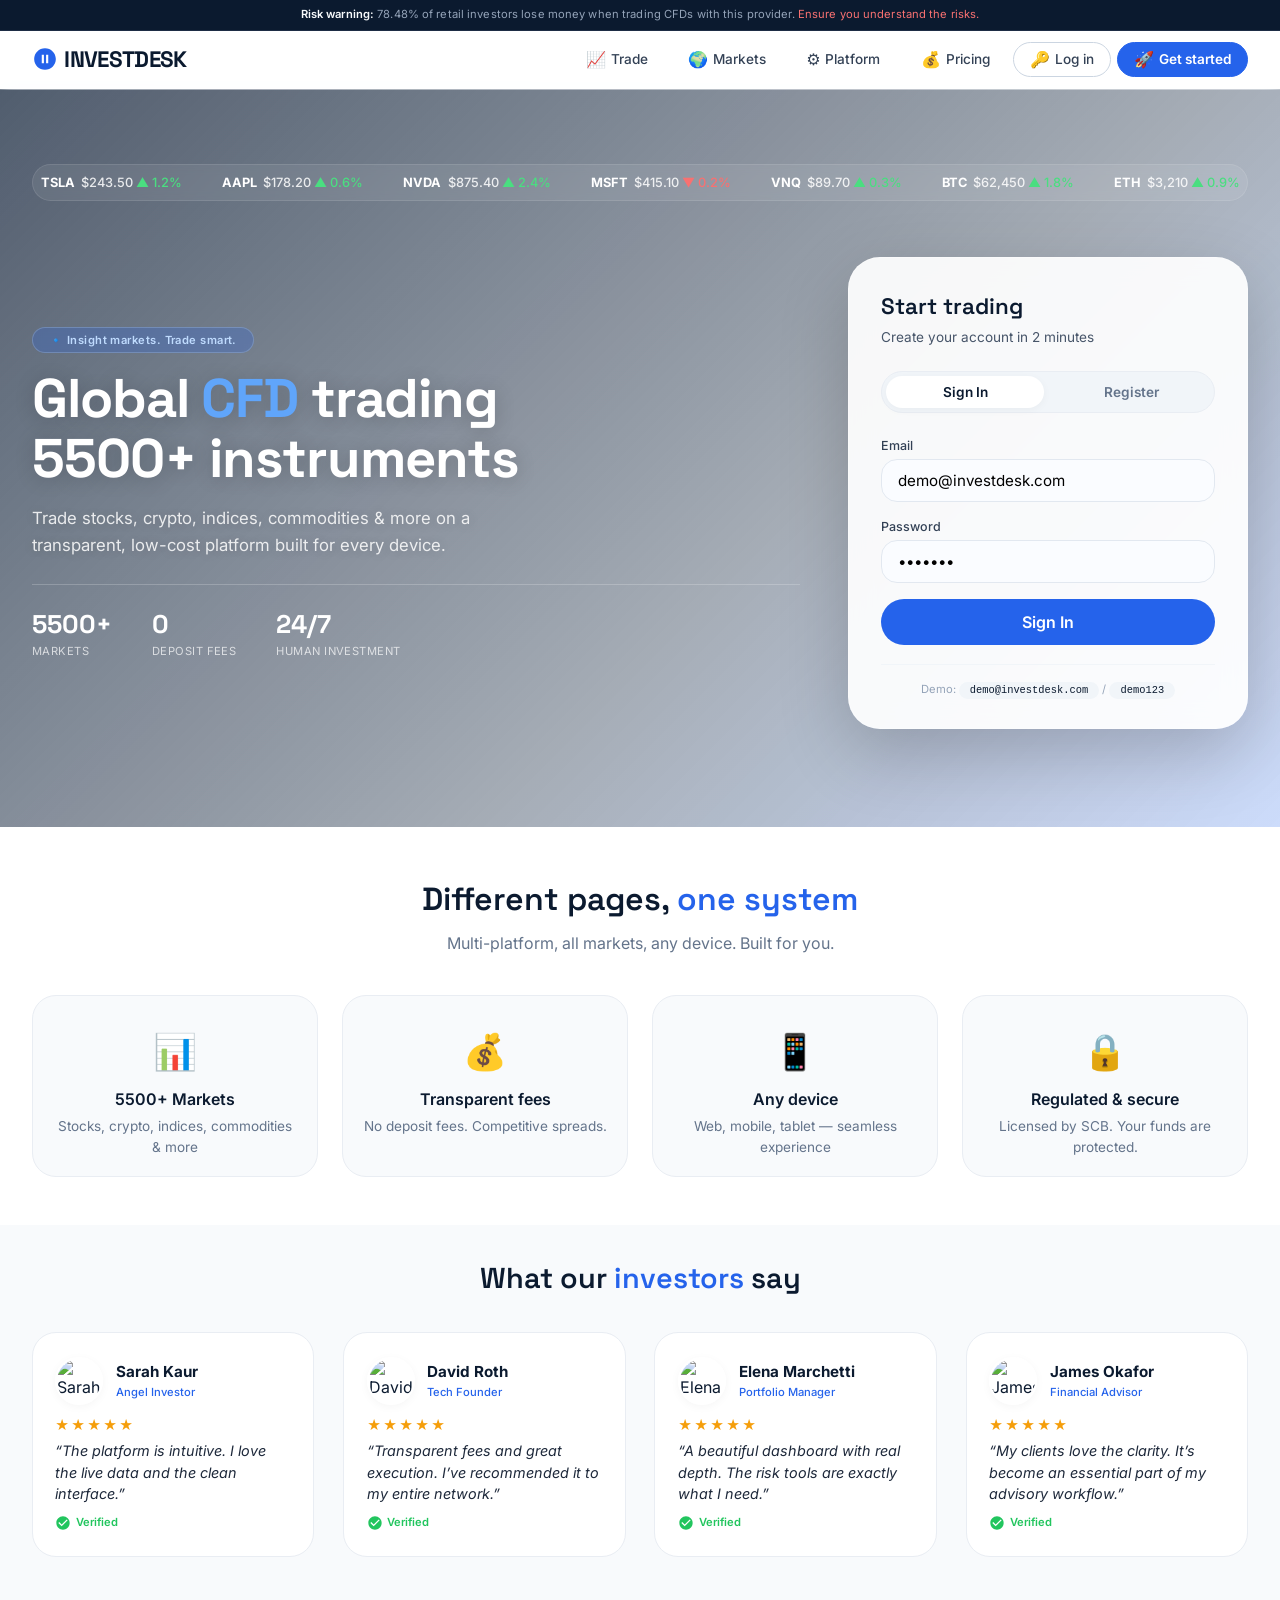
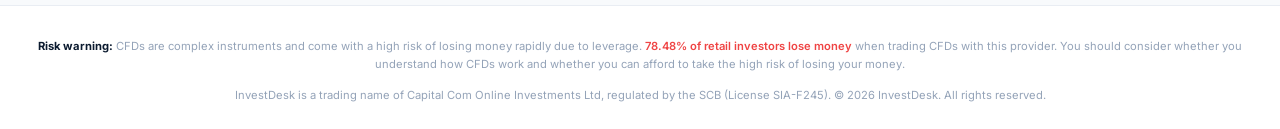
==== templates/index.html @ daad014d "Update index.html" ====
<!DOCTYPE html>
<html lang="en">
<head>
    <meta charset="UTF-8" />
    <meta name="viewport" content="width=device-width, initial-scale=1.0" />
    <title>InvestDesk · Trade Smarter</title>
    <!-- Inter & Space Grotesk -->
    <link rel="preconnect" href="https://fonts.googleapis.com" />
    <link rel="preconnect" href="https://fonts.gstatic.com" crossorigin />
    <link href="https://fonts.googleapis.com/css2?family=Inter:opsz,wght@14..32,400;14..32,500;14..32,600;14..32,700;14..32,800&family=Space+Grotesk:wght@400;500;600;700&display=swap" rel="stylesheet" />
    <style>
        * {
            margin: 0;
            padding: 0;
            box-sizing: border-box;
        }
        body {
            font-family: 'Inter', system-ui, sans-serif;
            color: #0b1a2f;
            line-height: 1.5;
            background: #f8fafc;
        }

        /* ----- TOP RISK BANNER ----- */
        .risk-banner {
            background: #0b1a2f;
            color: #94a3b8;
            text-align: center;
            font-size: 0.7rem;
            padding: 0.4rem 1rem;
            letter-spacing: 0.01em;
            border-bottom: 1px solid #1e2d45;
            position: relative;
            z-index: 5;
        }
        .risk-banner strong {
            color: #f8fafc;
            font-weight: 600;
        }
        .risk-banner .highlight {
            color: #f87171;
        }

        /* ----- NAVBAR (glass) ----- */
        .navbar {
            padding: 0.7rem 2rem;
            display: flex;
            align-items: center;
            justify-content: space-between;
            flex-wrap: wrap;
            gap: 0.8rem 1.5rem;
            position: sticky;
            top: 0;
            z-index: 20;
            background: rgba(255, 255, 255, 0.92);
            backdrop-filter: blur(8px);
            border-bottom: 1px solid rgba(255, 255, 255, 0.3);
        }
        .nav-brand {
            font-family: 'Space Grotesk', sans-serif;
            font-weight: 700;
            font-size: 1.4rem;
            letter-spacing: -0.03em;
            color: #0b1a2f;
            display: flex;
            align-items: center;
            gap: 0.4rem;
        }
        .nav-brand svg {
            width: 26px;
            height: 26px;
            fill: #2563eb;
        }

        /* --- Navigation Cards (short cards) --- */
        .nav-cards {
            display: flex;
            gap: 0.4rem;
            align-items: center;
            flex-wrap: wrap;
        }
        .nav-card {
            background: transparent;
            padding: 0.4rem 1rem;
            border-radius: 40px;
            font-weight: 500;
            font-size: 0.85rem;
            color: #334155;
            text-decoration: none;
            transition: 0.15s;
            border: 1px solid transparent;
            cursor: default;
            display: inline-flex;
            align-items: center;
            gap: 0.3rem;
        }
        .nav-card:hover {
            background: #f1f5f9;
            border-color: #e2e8f0;
        }
        .nav-card .icon {
            font-size: 1rem;
            line-height: 1;
        }
        .nav-card.primary {
            background: #2563eb;
            color: white;
            border-color: #2563eb;
            font-weight: 600;
            cursor: pointer;
        }
        .nav-card.primary:hover {
            background: #1d4ed8;
            border-color: #1d4ed8;
        }
        .nav-card.outline {
            border-color: #cbd5e1;
            cursor: pointer;
        }
        .nav-card.outline:hover {
            background: #f1f5f9;
        }

        /* ===== HERO WITH BACKGROUND IMAGE ===== */
        .hero-wrapper {
            position: relative;
            min-height: 82vh;
            display: flex;
            align-items: center;
            overflow: hidden;
        }
        .hero-bg {
            position: absolute;
            inset: 0;
            z-index: 0;
            background:
                linear-gradient(135deg, rgba(11, 26, 47, 0.70) 0%, rgba(11, 26, 47, 0.35) 60%, rgba(37, 99, 235, 0.20) 100%),
                url('https://images.unsplash.com/photo-1611974789855-9c2a0a7236a3?q=80&w=2070&auto=format&fit=crop') center/cover no-repeat;
            filter: saturate(1.1);
        }
        .hero {
            position: relative;
            z-index: 2;
            max-width: 1280px;
            margin: 0 auto;
            padding: 2.5rem 2rem 4rem;
            display: flex;
            flex-wrap: wrap;
            align-items: center;
            gap: 3rem;
            width: 100%;
        }

        /* ----- TICKER (inside hero, above content) ----- */
        .ticker-wrap {
            width: 100%;
            margin-bottom: 0.5rem;
            background: rgba(255, 255, 255, 0.08);
            backdrop-filter: blur(4px);
            border-radius: 60px;
            padding: 0.3rem 0.5rem;
            border: 1px solid rgba(255, 255, 255, 0.10);
            overflow: hidden;
        }
        .ticker-track {
            display: flex;
            gap: 2.5rem;
            animation: tickerScroll 40s linear infinite;
            white-space: nowrap;
            font-size: 0.8rem;
            font-weight: 500;
            color: rgba(255, 255, 255, 0.85);
            padding: 0.2rem 0;
            width: max-content;
        }
        .ticker-track .item .sym {
            font-weight: 700;
            color: #ffffff;
            margin-right: 0.2rem;
        }
        .ticker-track .item .up {
            color: #4ade80;
        }
        .ticker-track .item .down {
            color: #f87171;
        }
        @keyframes tickerScroll {
            0% {
                transform: translateX(0);
            }
            100% {
                transform: translateX(-50%);
            }
        }

        .hero-left {
            flex: 1 1 460px;
            color: #ffffff;
        }
        .hero-badge {
            display: inline-block;
            background: rgba(37, 99, 235, 0.25);
            backdrop-filter: blur(4px);
            color: #bfdbfe;
            font-weight: 600;
            font-size: 0.7rem;
            letter-spacing: 0.04em;
            padding: 0.25rem 1rem;
            border-radius: 60px;
            margin-bottom: 1rem;
            border: 1px solid rgba(191, 219, 254, 0.25);
        }
        .hero-left h1 {
            font-family: 'Space Grotesk', sans-serif;
            font-size: 3.4rem;
            font-weight: 700;
            line-height: 1.1;
            letter-spacing: -0.02em;
            color: #ffffff;
            text-shadow: 0 2px 20px rgba(0, 0, 0, 0.2);
        }
        .hero-left h1 .highlight {
            color: #60a5fa;
        }
        .hero-left .sub {
            font-size: 1.05rem;
            color: rgba(255, 255, 255, 0.85);
            margin: 1rem 0 1.6rem;
            max-width: 480px;
            line-height: 1.6;
            text-shadow: 0 1px 12px rgba(0, 0, 0, 0.15);
        }
        .hero-stats-row {
            display: flex;
            gap: 2.5rem;
            padding-top: 1.2rem;
            border-top: 1px solid rgba(255, 255, 255, 0.2);
        }
        .hero-stats-row .stat .num {
            font-family: 'Space Grotesk', monospace;
            font-weight: 700;
            font-size: 1.6rem;
            color: #ffffff;
        }
        .hero-stats-row .stat .lbl {
            font-size: 0.7rem;
            text-transform: uppercase;
            color: rgba(255, 255, 255, 0.7);
            letter-spacing: 0.04em;
        }

        /* Auth card (glass) */
        .hero-right {
            flex: 0 0 400px;
            max-width: 100%;
            background: rgba(255, 255, 255, 0.92);
            backdrop-filter: blur(12px);
            border-radius: 32px;
            box-shadow: 0 24px 70px rgba(0, 0, 0, 0.2);
            border: 1px solid rgba(255, 255, 255, 0.3);
            padding: 2rem 2rem 1.8rem;
        }
        .hero-right .card-title {
            font-family: 'Space Grotesk', sans-serif;
            font-weight: 600;
            font-size: 1.4rem;
            color: #0b1a2f;
            margin-bottom: 0.2rem;
        }
        .hero-right .card-sub {
            font-size: 0.85rem;
            color: #475569;
            margin-bottom: 1.5rem;
        }

        .tabs {
            display: flex;
            gap: 0.5rem;
            background: #f1f5f9;
            border-radius: 60px;
            padding: 0.25rem;
            margin-bottom: 1.5rem;
            border: 1px solid #e9edf3;
        }
        .tab-btn {
            flex: 1;
            background: transparent;
            border: none;
            padding: 0.5rem 0;
            border-radius: 40px;
            font-weight: 600;
            font-size: 0.85rem;
            cursor: pointer;
            transition: 0.12s;
            color: #64748b;
            font-family: 'Inter', sans-serif;
        }
        .tab-btn.active {
            background: #ffffff;
            color: #0b1a2f;
            box-shadow: 0 2px 8px rgba(0, 0, 0, 0.04);
        }
        .tab-btn:hover:not(.active) {
            color: #0b1a2f;
        }

        .form-group {
            display: none;
        }
        .form-group.active {
            display: block;
        }

        .field {
            margin-bottom: 1rem;
        }
        .field label {
            display: block;
            font-size: 0.78rem;
            font-weight: 500;
            color: #334155;
            margin-bottom: 0.2rem;
        }
        .field input {
            width: 100%;
            padding: 0.7rem 1rem;
            border-radius: 16px;
            border: 1px solid #e2e8f0;
            background: #fafcff;
            font-size: 0.95rem;
            transition: 0.12s;
            font-family: 'Inter', sans-serif;
        }
        .field input:focus {
            outline: none;
            border-color: #2563eb;
            box-shadow: 0 0 0 3px rgba(37, 99, 235, 0.08);
        }
        .field input.error {
            border-color: #ef4444;
            background: #fef2f2;
        }
        .field input.success {
            border-color: #22c55e;
            background: #f0fdf4;
        }
        .error-msg {
            font-size: 0.7rem;
            color: #ef4444;
            margin-top: 0.2rem;
            display: none;
        }
        .error-msg.show {
            display: block;
        }

        .btn-full {
            width: 100%;
            padding: 0.8rem;
            border: none;
            border-radius: 60px;
            font-weight: 600;
            font-size: 1rem;
            cursor: pointer;
            transition: 0.12s;
            font-family: 'Inter', sans-serif;
            background: #2563eb;
            color: white;
        }
        .btn-full:hover {
            background: #1d4ed8;
        }
        .btn-full:disabled {
            opacity: 0.6;
            cursor: not-allowed;
        }

        .demo-hint {
            text-align: center;
            font-size: 0.7rem;
            color: #94a3b8;
            margin-top: 1.2rem;
            border-top: 1px solid #f1f5f9;
            padding-top: 1rem;
        }
        .demo-hint span {
            background: #f1f5f9;
            padding: 0.15rem 0.7rem;
            border-radius: 40px;
            font-family: monospace;
            font-size: 0.65rem;
            color: #0b1a2f;
        }

        .strength-bar {
            height: 4px;
            border-radius: 4px;
            margin-top: 0.3rem;
            background: #e2e8f0;
            overflow: hidden;
        }
        .strength-bar .fill {
            height: 100%;
            width: 0%;
            border-radius: 4px;
            transition: 0.3s;
        }
        .strength-text {
            font-size: 0.65rem;
            color: #64748b;
            margin-top: 0.2rem;
            display: block;
        }

        /* ----- FEATURES SECTION ----- */
        .features-section {
            max-width: 1280px;
            margin: 0 auto;
            padding: 3rem 2rem 3rem;
            background: #ffffff;
        }
        .features-section .section-label {
            font-family: 'Space Grotesk', sans-serif;
            font-size: 2rem;
            font-weight: 600;
            text-align: center;
            margin-bottom: 0.5rem;
        }
        .features-section .section-sub {
            text-align: center;
            color: #64748b;
            margin-bottom: 2.5rem;
            font-size: 1rem;
        }
        .features-grid {
            display: grid;
            grid-template-columns: repeat(auto-fit, minmax(200px, 1fr));
            gap: 1.5rem;
        }
        .feature-card {
            background: #f8fafc;
            padding: 1.8rem 1.2rem 1.2rem;
            border-radius: 24px;
            border: 1px solid #e9edf3;
            text-align: center;
            transition: 0.15s;
        }
        .feature-card:hover {
            border-color: #bfdbfe;
            box-shadow: 0 8px 24px rgba(0, 0, 0, 0.03);
        }
        .feature-card .icon {
            font-size: 2.2rem;
            margin-bottom: 0.6rem;
        }
        .feature-card h3 {
            font-weight: 600;
            font-size: 1rem;
            margin-bottom: 0.3rem;
        }
        .feature-card p {
            font-size: 0.85rem;
            color: #64748b;
        }

        /* ----- TESTIMONIALS ----- */
        .testimonials-section {
            max-width: 1280px;
            margin: 0 auto;
            padding: 2rem 2rem 3rem;
            background: #f8fafc;
        }
        .testimonials-section .section-label {
            font-family: 'Space Grotesk', sans-serif;
            font-size: 1.8rem;
            font-weight: 600;
            text-align: center;
            margin-bottom: 2rem;
        }
        .testimonial-grid {
            display: grid;
            grid-template-columns: repeat(auto-fit, minmax(250px, 1fr));
            gap: 1.8rem;
        }
        .testimonial-card {
            background: #ffffff;
            padding: 1.5rem 1.4rem 1.2rem;
            border-radius: 24px;
            border: 1px solid #e9edf3;
            transition: 0.15s;
        }
        .testimonial-card:hover {
            border-color: #bfdbfe;
        }
        .testimonial-card .person {
            display: flex;
            align-items: center;
            gap: 0.8rem;
            margin-bottom: 0.6rem;
        }
        .testimonial-card .avatar {
            width: 48px;
            height: 48px;
            border-radius: 60px;
            object-fit: cover;
            border: 2px solid white;
            box-shadow: 0 2px 10px rgba(0, 0, 0, 0.04);
        }
        .testimonial-card .name {
            font-weight: 700;
            font-size: 0.95rem;
        }
        .testimonial-card .role {
            font-size: 0.7rem;
            color: #2563eb;
            font-weight: 500;
        }
        .testimonial-card .stars {
            color: #f59e0b;
            letter-spacing: 2px;
            font-size: 0.85rem;
            margin-bottom: 0.3rem;
        }
        .testimonial-card .quote {
            font-size: 0.9rem;
            color: #1e293b;
            line-height: 1.5;
            font-style: italic;
        }
        .testimonial-card .check {
            display: inline-flex;
            align-items: center;
            gap: 0.3rem;
            font-size: 0.7rem;
            color: #22c55e;
            font-weight: 600;
            margin-top: 0.6rem;
        }
        .testimonial-card .check svg {
            width: 16px;
            height: 16px;
            fill: #22c55e;
        }

        /* ----- RISK FOOTER ----- */
        .risk-footer {
            max-width: 1280px;
            margin: 0 auto;
            padding: 2rem 2rem 1.5rem;
            border-top: 1px solid #e9edf3;
            font-size: 0.7rem;
            color: #94a3b8;
            text-align: center;
            line-height: 1.6;
            background: #ffffff;
        }
        .risk-footer strong {
            color: #0b1a2f;
        }
        .risk-footer .highlight {
            color: #ef4444;
            font-weight: 600;
        }

        .toast {
            position: fixed;
            top: 5rem;
            left: 50%;
            transform: translateX(-50%);
            background: #0b1a2f;
            color: white;
            padding: 0.7rem 2rem;
            border-radius: 60px;
            font-weight: 500;
            font-size: 0.9rem;
            box-shadow: 0 8px 30px rgba(0, 0, 0, 0.12);
            opacity: 0;
            transition: opacity 0.25s, transform 0.25s;
            pointer-events: none;
            z-index: 999;
        }
        .toast.show {
            opacity: 1;
            transform: translateX(-50%) translateY(0);
        }
        .toast.success {
            background: #0b1a2f;
        }
        .toast.error {
            background: #b91c1c;
        }

        @media (max-width: 860px) {
            .hero {
                padding: 2rem 1rem;
                gap: 2rem;
            }
            .hero-left h1 {
                font-size: 2.4rem;
            }
            .hero-right {
                flex: 0 0 100%;
            }
            .navbar {
                padding: 0.6rem 1rem;
                background: rgba(255, 255, 255, 0.95);
            }
            .nav-cards {
                gap: 0.3rem;
            }
            .nav-card {
                font-size: 0.75rem;
                padding: 0.3rem 0.7rem;
            }
            .features-section {
                padding: 2rem 1rem;
            }
            .testimonials-section {
                padding: 1.5rem 1rem 2rem;
            }
            .hero-wrapper {
                min-height: 70vh;
            }
            .ticker-track {
                font-size: 0.7rem;
                gap: 1.5rem;
            }
        }
        @media (max-width: 480px) {
            .hero-stats-row {
                flex-wrap: wrap;
                gap: 1rem;
            }
            .hero-right {
                padding: 1.5rem 1.2rem;
            }
            .testimonial-grid {
                grid-template-columns: 1fr;
            }
            .features-grid {
                grid-template-columns: 1fr 1fr;
            }
            .hero-left h1 {
                font-size: 2rem;
            }
            .nav-brand {
                font-size: 1.2rem;
            }
            .nav-card {
                font-size: 0.7rem;
                padding: 0.2rem 0.6rem;
            }
        }
    </style>
</head>
<body>

    <!-- RISK BANNER -->
    <div class="risk-banner">
        <strong>Risk warning:</strong> 78.48% of retail investors lose money when trading CFDs with this provider.
        <span class="highlight">Ensure you understand the risks.</span>
    </div>

    <!-- NAVBAR with short cards -->
    <nav class="navbar">
        <div class="nav-brand">
            <svg viewBox="0 0 24 24"><path d="M12 2C6.48 2 2 6.48 2 12s4.48 10 10 10 10-4.48 10-10S17.52 2 12 2zm-1 14H9V8h2v8zm4 0h-2V8h2v8z"/></svg>
            INVESTDESK
        </div>
        <div class="nav-cards">
            <a href="#" class="nav-card"><span class="icon">📈</span> Trade</a>
            <a href="#" class="nav-card"><span class="icon">🌍</span> Markets</a>
            <a href="#" class="nav-card"><span class="icon">⚙️</span> Platform</a>
            <a href="#" class="nav-card"><span class="icon">💰</span> Pricing</a>
            <a href="#" class="nav-card outline" id="loginNavBtn"><span class="icon">🔑</span> Log in</a>
            <a href="#" class="nav-card primary" id="getStartedBtn"><span class="icon">🚀</span> Get started</a>
        </div>
    </nav>

    <!-- TOAST -->
    <div class="toast" id="toast"></div>

    <!-- ===== HERO WITH BACKGROUND IMAGE ===== -->
    <div class="hero-wrapper">
        <div class="hero-bg"></div>

        <div class="hero">
            <!-- TICKER (inside hero) -->
            <div class="ticker-wrap">
                <div class="ticker-track">
                    <span class="item"><span class="sym">TSLA</span> $243.50 <span class="up">▲ 1.2%</span></span>
                    <span class="item"><span class="sym">AAPL</span> $178.20 <span class="up">▲ 0.6%</span></span>
                    <span class="item"><span class="sym">NVDA</span> $875.40 <span class="up">▲ 2.4%</span></span>
                    <span class="item"><span class="sym">MSFT</span> $415.10 <span class="down">▼ 0.2%</span></span>
                    <span class="item"><span class="sym">VNQ</span> $89.70 <span class="up">▲ 0.3%</span></span>
                    <span class="item"><span class="sym">BTC</span> $62,450 <span class="up">▲ 1.8%</span></span>
                    <span class="item"><span class="sym">ETH</span> $3,210 <span class="up">▲ 0.9%</span></span>
                    <!-- Duplicate for seamless loop -->
                    <span class="item"><span class="sym">TSLA</span> $243.50 <span class="up">▲ 1.2%</span></span>
                    <span class="item"><span class="sym">AAPL</span> $178.20 <span class="up">▲ 0.6%</span></span>
                    <span class="item"><span class="sym">NVDA</span> $875.40 <span class="up">▲ 2.4%</span></span>
                    <span class="item"><span class="sym">MSFT</span> $415.10 <span class="down">▼ 0.2%</span></span>
                    <span class="item"><span class="sym">VNQ</span> $89.70 <span class="up">▲ 0.3%</span></span>
                    <span class="item"><span class="sym">BTC</span> $62,450 <span class="up">▲ 1.8%</span></span>
                    <span class="item"><span class="sym">ETH</span> $3,210 <span class="up">▲ 0.9%</span></span>
                </div>
            </div>

            <div class="hero-left">
                <div class="hero-badge">🔹 Insight markets. Trade smart.</div>
                <h1>
                    Global <span class="highlight">CFD</span> trading<br />
                    5500+ instruments
                </h1>
                <p class="sub">
                    Trade stocks, crypto, indices, commodities &amp; more on a
                    transparent, low-cost platform built for every device.
                </p>
                <div class="hero-stats-row">
                    <div class="stat"><div class="num">5500+</div><div class="lbl">Markets</div></div>
                    <div class="stat"><div class="num">0</div><div class="lbl">Deposit fees</div></div>
                    <div class="stat"><div class="num">24/7</div><div class="lbl">Human investment</div></div>
                </div>
            </div>

            <!-- AUTH CARD (glass) -->
            <div class="hero-right" id="authCard">
                <div class="card-title">Start trading</div>
                <div class="card-sub">Create your account in 2 minutes</div>

                <div class="tabs">
                    <button class="tab-btn active" data-tab="signin">Sign In</button>
                    <button class="tab-btn" data-tab="register">Register</button>
                </div>

                <!-- SIGN IN -->
                <div class="form-group active" id="signinForm">
                    <form id="loginForm" novalidate>
                        <div class="field">
                            <label for="loginEmail">Email</label>
                            <input type="email" id="loginEmail" placeholder="alex@fund.com" required />
                            <div class="error-msg" id="loginEmailError">Valid email required.</div>
                        </div>
                        <div class="field">
                            <label for="loginPassword">Password</label>
                            <input type="password" id="loginPassword" placeholder="••••••••" required />
                            <div class="error-msg" id="loginPasswordError">Password required.</div>
                        </div>
                        <button type="submit" class="btn-full" id="loginBtn">Sign In</button>
                    </form>
                    <div class="demo-hint">
                        Demo: <span>demo@investdesk.com</span> / <span>demo123</span>
                    </div>
                </div>

                <!-- REGISTER -->
                <div class="form-group" id="registerForm">
                    <form id="registerFormEl" novalidate>
                        <div class="field">
                            <label for="regName">Full name</label>
                            <input type="text" id="regName" placeholder="Alexandra Chen" required />
                            <div class="error-msg" id="regNameError">Name required.</div>
                        </div>
                        <div class="field">
                            <label for="regEmail">Email</label>
                            <input type="email" id="regEmail" placeholder="alex@fund.com" required />
                            <div class="error-msg" id="regEmailError">Valid email required.</div>
                            <div class="error-msg" id="regEmailExistsError" style="display:none;">Email already registered.</div>
                        </div>
                        <div class="field">
                            <label for="regPassword">Password</label>
                            <input type="password" id="regPassword" placeholder="Min 6 characters" required />
                            <div class="strength-bar"><div class="fill" id="strengthFill"></div></div>
                            <span class="strength-text" id="strengthText">Password strength</span>
                            <div class="error-msg" id="regPasswordError">Min 6 characters.</div>
                        </div>
                        <div class="field">
                            <label for="regConfirm">Confirm password</label>
                            <input type="password" id="regConfirm" placeholder="••••••••" required />
                            <div class="error-msg" id="regConfirmError">Passwords must match.</div>
                        </div>
                        <button type="submit" class="btn-full" id="registerBtn">Create Account</button>
                    </form>
                </div>
            </div>
        </div>
    </div>

    <!-- FEATURES -->
    <section class="features-section">
        <div class="section-label">Different pages, <span style="color: #2563eb;">one system</span></div>
        <div class="section-sub">Multi-platform, all markets, any device. Built for you.</div>
        <div class="features-grid">
            <div class="feature-card">
                <div class="icon">📊</div>
                <h3>5500+ Markets</h3>
                <p>Stocks, crypto, indices, commodities &amp; more</p>
            </div>
            <div class="feature-card">
                <div class="icon">💰</div>
                <h3>Transparent fees</h3>
                <p>No deposit fees. Competitive spreads.</p>
            </div>
            <div class="feature-card">
                <div class="icon">📱</div>
                <h3>Any device</h3>
                <p>Web, mobile, tablet — seamless experience</p>
            </div>
            <div class="feature-card">
                <div class="icon">🔒</div>
                <h3>Regulated &amp; secure</h3>
                <p>Licensed by SCB. Your funds are protected.</p>
            </div>
        </div>
    </section>

    <!-- TESTIMONIALS -->
    <section class="testimonials-section">
        <div class="section-label">What our <span style="color: #2563eb;">investors</span> say</div>
        <div class="testimonial-grid">
            <div class="testimonial-card">
                <div class="person">
                    <img class="avatar" src="https://randomuser.me/api/portraits/women/44.jpg" alt="Sarah" />
                    <div><div class="name">Sarah Kaur</div><div class="role">Angel Investor</div></div>
                </div>
                <div class="stars">★★★★★</div>
                <div class="quote">“The platform is intuitive. I love the live data and the clean interface.”</div>
                <div class="check"><svg viewBox="0 0 24 24"><path d="M12 2C6.48 2 2 6.48 2 12s4.48 10 10 10 10-4.48 10-10S17.52 2 12 2zm-2 15l-5-5 1.41-1.41L10 14.17l7.59-7.59L19 8l-9 9z"/></svg> Verified</div>
            </div>
            <div class="testimonial-card">
                <div class="person">
                    <img class="avatar" src="https://randomuser.me/api/portraits/men/32.jpg" alt="David" />
                    <div><div class="name">David Roth</div><div class="role">Tech Founder</div></div>
                </div>
                <div class="stars">★★★★★</div>
                <div class="quote">“Transparent fees and great execution. I’ve recommended it to my entire network.”</div>
                <div class="check"><svg viewBox="0 0 24 24"><path d="M12 2C6.48 2 2 6.48 2 12s4.48 10 10 10 10-4.48 10-10S17.52 2 12 2zm-2 15l-5-5 1.41-1.41L10 14.17l7.59-7.59L19 8l-9 9z"/></svg> Verified</div>
            </div>
            <div class="testimonial-card">
                <div class="person">
                    <img class="avatar" src="https://randomuser.me/api/portraits/women/68.jpg" alt="Elena" />
                    <div><div class="name">Elena Marchetti</div><div class="role">Portfolio Manager</div></div>
                </div>
                <div class="stars">★★★★★</div>
                <div class="quote">“A beautiful dashboard with real depth. The risk tools are exactly what I need.”</div>
                <div class="check"><svg viewBox="0 0 24 24"><path d="M12 2C6.48 2 2 6.48 2 12s4.48 10 10 10 10-4.48 10-10S17.52 2 12 2zm-2 15l-5-5 1.41-1.41L10 14.17l7.59-7.59L19 8l-9 9z"/></svg> Verified</div>
            </div>
            <div class="testimonial-card">
                <div class="person">
                    <img class="avatar" src="https://randomuser.me/api/portraits/men/46.jpg" alt="James" />
                    <div><div class="name">James Okafor</div><div class="role">Financial Advisor</div></div>
                </div>
                <div class="stars">★★★★★</div>
                <div class="quote">“My clients love the clarity. It’s become an essential part of my advisory workflow.”</div>
                <div class="check"><svg viewBox="0 0 24 24"><path d="M12 2C6.48 2 2 6.48 2 12s4.48 10 10 10 10-4.48 10-10S17.52 2 12 2zm-2 15l-5-5 1.41-1.41L10 14.17l7.59-7.59L19 8l-9 9z"/></svg> Verified</div>
            </div>
        </div>
    </section>

    <!-- RISK FOOTER -->
    <footer class="risk-footer">
        <p>
            <strong>Risk warning:</strong> CFDs are complex instruments and come with a high risk of losing money rapidly due to leverage.
            <span class="highlight">78.48% of retail investors lose money</span> when trading CFDs with this provider.
            You should consider whether you understand how CFDs work and whether you can afford to take the high risk of losing your money.
        </p>
        <p style="margin-top: 0.8rem; color: #94a3b8;">
            InvestDesk is a trading name of Capital Com Online Investments Ltd, regulated by the SCB (License SIA-F245).
            © 2026 InvestDesk. All rights reserved.
        </p>
    </footer>

    <script>
        (function() {
            const toast = document.getElementById('toast');
            let toastTimer = null;

            function showToast(msg, type = 'success') {
                if (toastTimer) clearTimeout(toastTimer);
                toast.textContent = msg;
                toast.className = 'toast ' + type + ' show';
                toastTimer = setTimeout(() => {
                    toast.classList.remove('show');
                }, 3000);
            }

            // ============================================================
            // NAVBAR BUTTONS - scroll to auth card
            // ============================================================
            const loginNavBtn = document.getElementById('loginNavBtn');
            const getStartedBtn = document.getElementById('getStartedBtn');
            const authCard = document.getElementById('authCard');

            if (loginNavBtn) {
                loginNavBtn.addEventListener('click', function(e) {
                    e.preventDefault();
                    authCard.scrollIntoView({ behavior: 'smooth', block: 'center' });
                    // Switch to sign in tab
                    document.querySelector('.tab-btn[data-tab="signin"]').click();
                });
            }

            if (getStartedBtn) {
                getStartedBtn.addEventListener('click', function(e) {
                    e.preventDefault();
                    authCard.scrollIntoView({ behavior: 'smooth', block: 'center' });
                    // Switch to register tab
                    document.querySelector('.tab-btn[data-tab="register"]').click();
                });
            }

            // Tabs
            const tabBtns = document.querySelectorAll('.tab-btn');
            const forms = {
                signin: document.getElementById('signinForm'),
                register: document.getElementById('registerForm'),
            };

            tabBtns.forEach(btn => {
                btn.addEventListener('click', function() {
                    tabBtns.forEach(b => b.classList.remove('active'));
                    this.classList.add('active');
                    const target = this.dataset.tab;
                    Object.keys(forms).forEach(key => {
                        forms[key].classList.toggle('active', key === target);
                    });
                    document.querySelectorAll('.field input').forEach(inp => inp.classList.remove('error',
                    'success'));
                    document.querySelectorAll('.error-msg').forEach(el => el.classList.remove('show'));
                    document.getElementById('regEmailExistsError').style.display = 'none';
                });
            });

            // Helpers
            function setFieldError(input, errEl, condition) {
                if (condition) {
                    input.classList.add('error');
                    input.classList.remove('success');
                    errEl.classList.add('show');
                } else {
                    input.classList.remove('error');
                    errEl.classList.remove('show');
                }
            }

            function setFieldSuccess(input) {
                input.classList.remove('error');
                input.classList.add('success');
            }

            function validateEmail(email) {
                return /^[^\s@]+@[^\s@]+\.[^\s@]+$/.test(email);
            }

            // Password strength
            const regPassword = document.getElementById('regPassword');
            const strengthFill = document.getElementById('strengthFill');
            const strengthText = document.getElementById('strengthText');

            regPassword.addEventListener('input', function() {
                const pwd = this.value;
                let strength = 0;
                if (pwd.length >= 6) strength++;
                if (pwd.length >= 10) strength++;
                if (/[a-z]/.test(pwd) && /[A-Z]/.test(pwd)) strength++;
                if (/\d/.test(pwd)) strength++;
                if (/[^a-zA-Z0-9]/.test(pwd)) strength++;

                if (pwd.length === 0) {
                    strengthFill.style.width = '0%';
                    strengthFill.style.background = '#e2e8f0';
                    strengthText.textContent = 'Password strength';
                    strengthText.style.color = '#64748b';
                    return;
                }
                let width, color, label;
                if (strength <= 1) { width = '25%';
                    color = '#ef4444';
                    label = 'Weak'; } else if (strength === 2) { width = '50%';
                    color = '#f59e0b';
                    label = 'Fair'; } else if (strength === 3) { width = '75%';
                    color = '#3b82f6';
                    label = 'Good'; } else { width = '100%';
                    color = '#22c55e';
                    label = 'Strong'; }
                strengthFill.style.width = width;
                strengthFill.style.background = color;
                strengthText.textContent = label;
                strengthText.style.color = color;
            });

            // ============================================================
            // DEMO USERS (localStorage)
            // ============================================================
            function getUsers() {
                const data = localStorage.getItem('investdesk_users');
                return data ? JSON.parse(data) : [];
            }

            function saveUsers(users) {
                localStorage.setItem('investdesk_users', JSON.stringify(users));
            }

            // Initialize with demo users if none exist
            if (getUsers().length === 0) {
                saveUsers([
                    { name: 'Demo User', email: 'demo@investdesk.com', password: 'demo123' },
                    { name: 'Admin', email: 'admin@investdesk.com', password: 'admin123' }
                ]);
            }

            // ============================================================
            // LOGIN
            // ============================================================
            const loginForm = document.getElementById('loginForm');
            const loginEmail = document.getElementById('loginEmail');
            const loginPassword = document.getElementById('loginPassword');
            const loginEmailErr = document.getElementById('loginEmailError');
            const loginPassErr = document.getElementById('loginPasswordError');

            // Pre-fill demo credentials
            loginEmail.value = 'demo@investdesk.com';
            loginPassword.value = 'demo123';

            loginForm.addEventListener('submit', function(e) {
                e.preventDefault();
                const email = loginEmail.value.trim();
                const password = loginPassword.value.trim();
                const emailOk = validateEmail(email);
                const passOk = password.length > 0;
                setFieldError(loginEmail, loginEmailErr, !emailOk);
                setFieldError(loginPassword, loginPassErr, !passOk);
                if (!emailOk || !passOk) {
                    showToast('Please fix the errors.', 'error');
                    return;
                }
                const btn = document.getElementById('loginBtn');
                btn.disabled = true;
                btn.textContent = 'Signing in…';
                setTimeout(() => {
                    btn.disabled = false;
                    btn.textContent = 'Sign In';
                    const users = getUsers();
                    const user = users.find(u => u.email === email && u.password === password);
                    if (user) {
                        showToast('Welcome back, ' + user.name + '!', 'success');
                        sessionStorage.setItem('investdesk_user', JSON.stringify(user));
                        setTimeout(() => {
                            window.location.href = '/dashboard';
                        }, 600);
                    } else {
                        showToast('Invalid email or password. Try demo@investdesk.com / demo123', 'error');
                    }
                }, 800);
            });

            // ============================================================
            // REGISTER
            // ============================================================
            const regForm = document.getElementById('registerFormEl');
            const regName = document.getElementById('regName');
            const regEmail = document.getElementById('regEmail');
            const regConfirm = document.getElementById('regConfirm');
            const regNameErr = document.getElementById('regNameError');
            const regEmailErr = document.getElementById('regEmailError');
            const regEmailExistsErr = document.getElementById('regEmailExistsError');
            const regPassErr = document.getElementById('regPasswordError');
            const regConfirmErr = document.getElementById('regConfirmError');

            regForm.addEventListener('submit', function(e) {
                e.preventDefault();
                const name = regName.value.trim();
                const email = regEmail.value.trim();
                const password = regPassword.value.trim();
                const confirm = regConfirm.value.trim();

                const nameOk = name.length > 0;
                const emailOk = validateEmail(email);
                const passOk = password.length >= 6;
                const confirmOk = password === confirm && passOk;
                const users = getUsers();
                const emailExists = users.some(u => u.email === email);

                setFieldError(regName, regNameErr, !nameOk);
                setFieldError(regEmail, regEmailErr, !emailOk);
                setFieldError(regPassword, regPassErr, !passOk);
                setFieldError(regConfirm, regConfirmErr, !confirmOk);

                if (emailOk && emailExists) {
                    regEmail.classList.add('error');
                    regEmailExistsErr.style.display = 'block';
                } else {
                    regEmailExistsErr.style.display = 'none';
                }
                if (!nameOk || !emailOk || !passOk || !confirmOk || emailExists) {
                    showToast('Please fix the errors.', 'error');
                    return;
                }
                const btn = document.getElementById('registerBtn');
                btn.disabled = true;
                btn.textContent = 'Creating…';
                setTimeout(() => {
                    btn.disabled = false;
                    btn.textContent = 'Create Account';
                    const newUser = { name, email, password };
                    users.push(newUser);
                    saveUsers(users);
                    sessionStorage.setItem('investdesk_user', JSON.stringify(newUser));
                    showToast('Account created! Welcome ' + name, 'success');
                    setTimeout(() => {
                        window.location.href = '/dashboard';
                    }, 700);
                }, 900);
            });

            // Real-time validation
            regName.addEventListener('blur', function() {
                const ok = this.value.trim().length > 0;
                setFieldError(this, regNameErr, !ok);
                if (ok) setFieldSuccess(this);
            });
            regEmail.addEventListener('blur', function() {
                const email = this.value.trim();
                const ok = validateEmail(email);
                setFieldError(this, regEmailErr, !ok);
                if (ok) {
                    setFieldSuccess(this);
                    const users = getUsers();
                    const exists = users.some(u => u.email === email);
                    if (exists) {
                        this.classList.add('error');
                        this.classList.remove('success');
                        regEmailExistsErr.style.display = 'block';
                    } else {
                        regEmailExistsErr.style.display = 'none';
                    }
                } else {
                    regEmailExistsErr.style.display = 'none';
                }
            });
            regPassword.addEventListener('blur', function() {
                const ok = this.value.length >= 6;
                setFieldError(this, regPassErr, !ok);
                if (ok) setFieldSuccess(this);
                if (regConfirm.value.length > 0) {
                    const match = regPassword.value === regConfirm.value;
                    setFieldError(regConfirm, regConfirmErr, !match);
                    if (match) setFieldSuccess(regConfirm);
                }
            });
            regConfirm.addEventListener('blur', function() {
                const match = this.value === regPassword.value;
                setFieldError(this, regConfirmErr, !match);
                if (match) setFieldSuccess(this);
            });
            regConfirm.addEventListener('input', function() {
                if (this.value.length === 0) {
                    this.classList.remove('error', 'success');
                    regConfirmErr.classList.remove('show');
                }
            });

            // ============================================================
            // CHECK IF ALREADY LOGGED IN
            // ============================================================
            const existingUser = sessionStorage.getItem('investdesk_user');
            if (existingUser && (window.location.pathname.endsWith('index.html') || window.location.pathname === '/')) {
                window.location.href = '/dashboard';
            }
        })();
    </script>

</body>
</html>
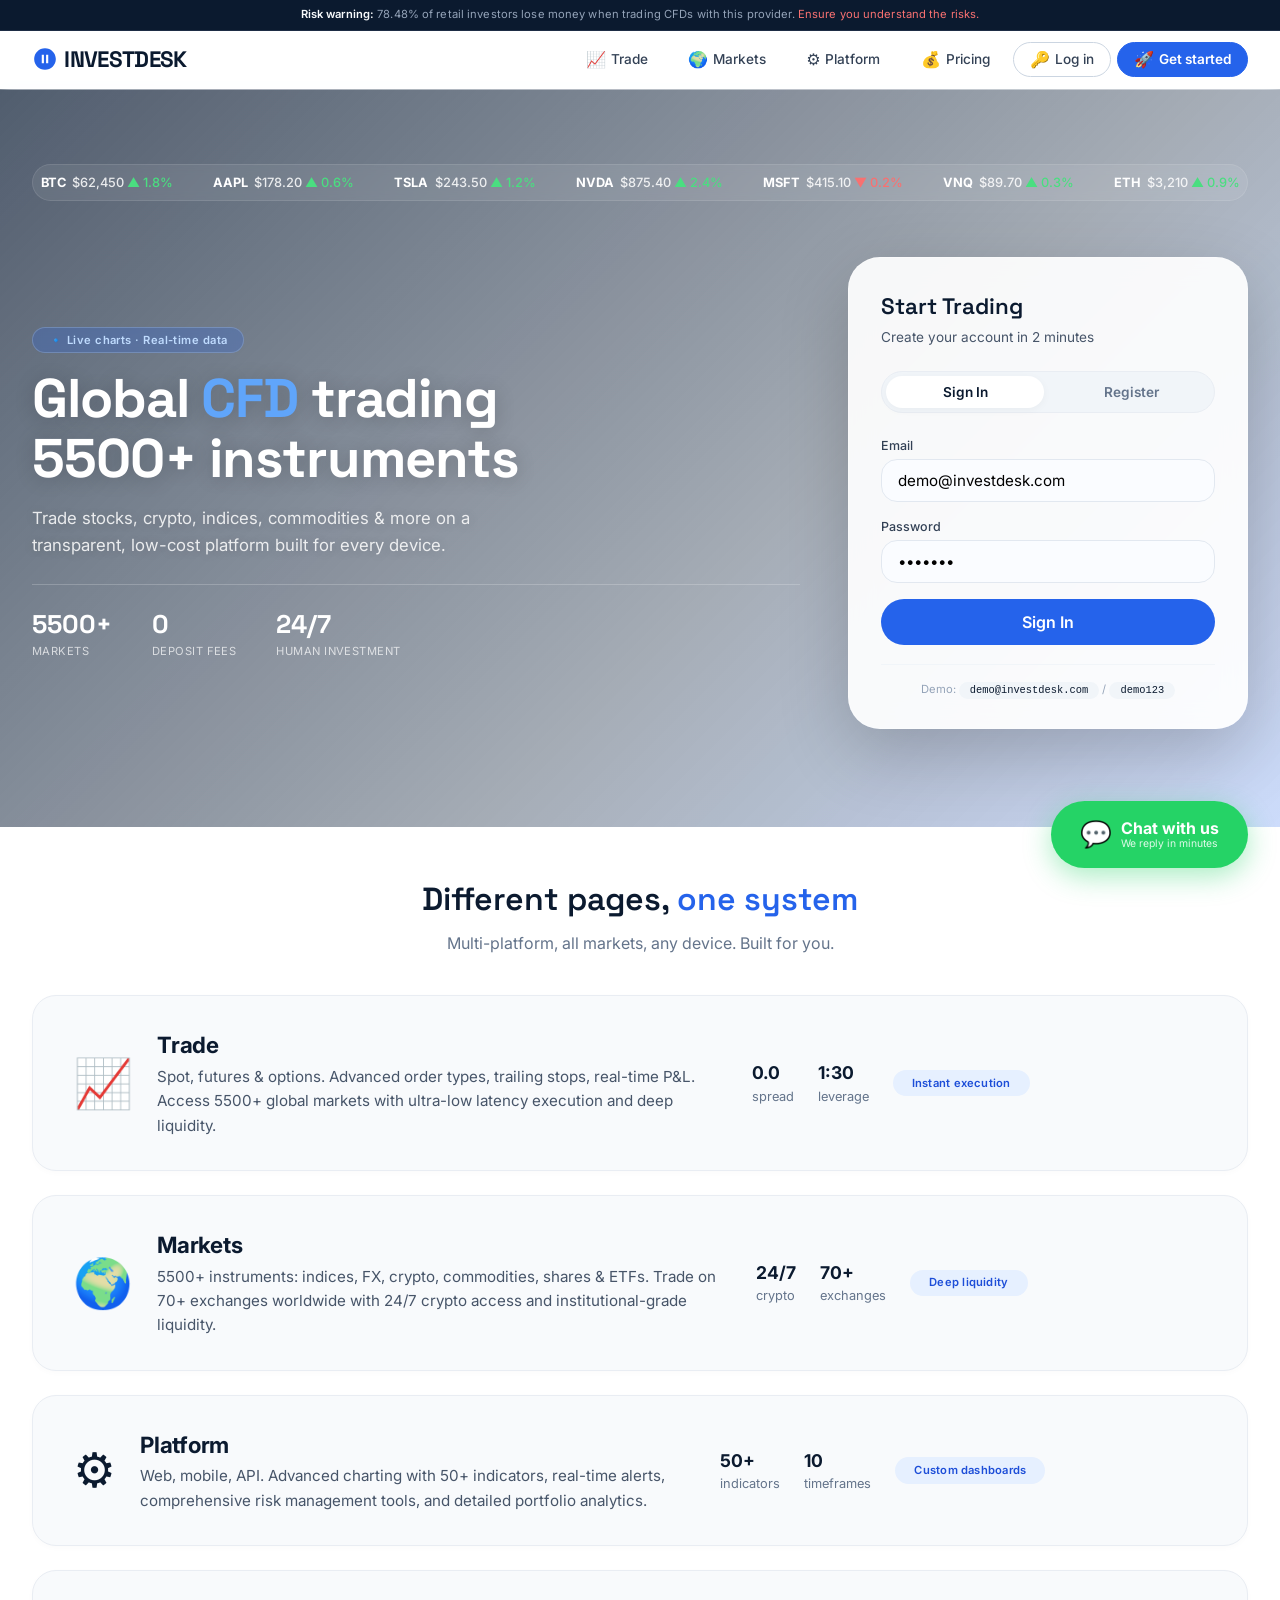
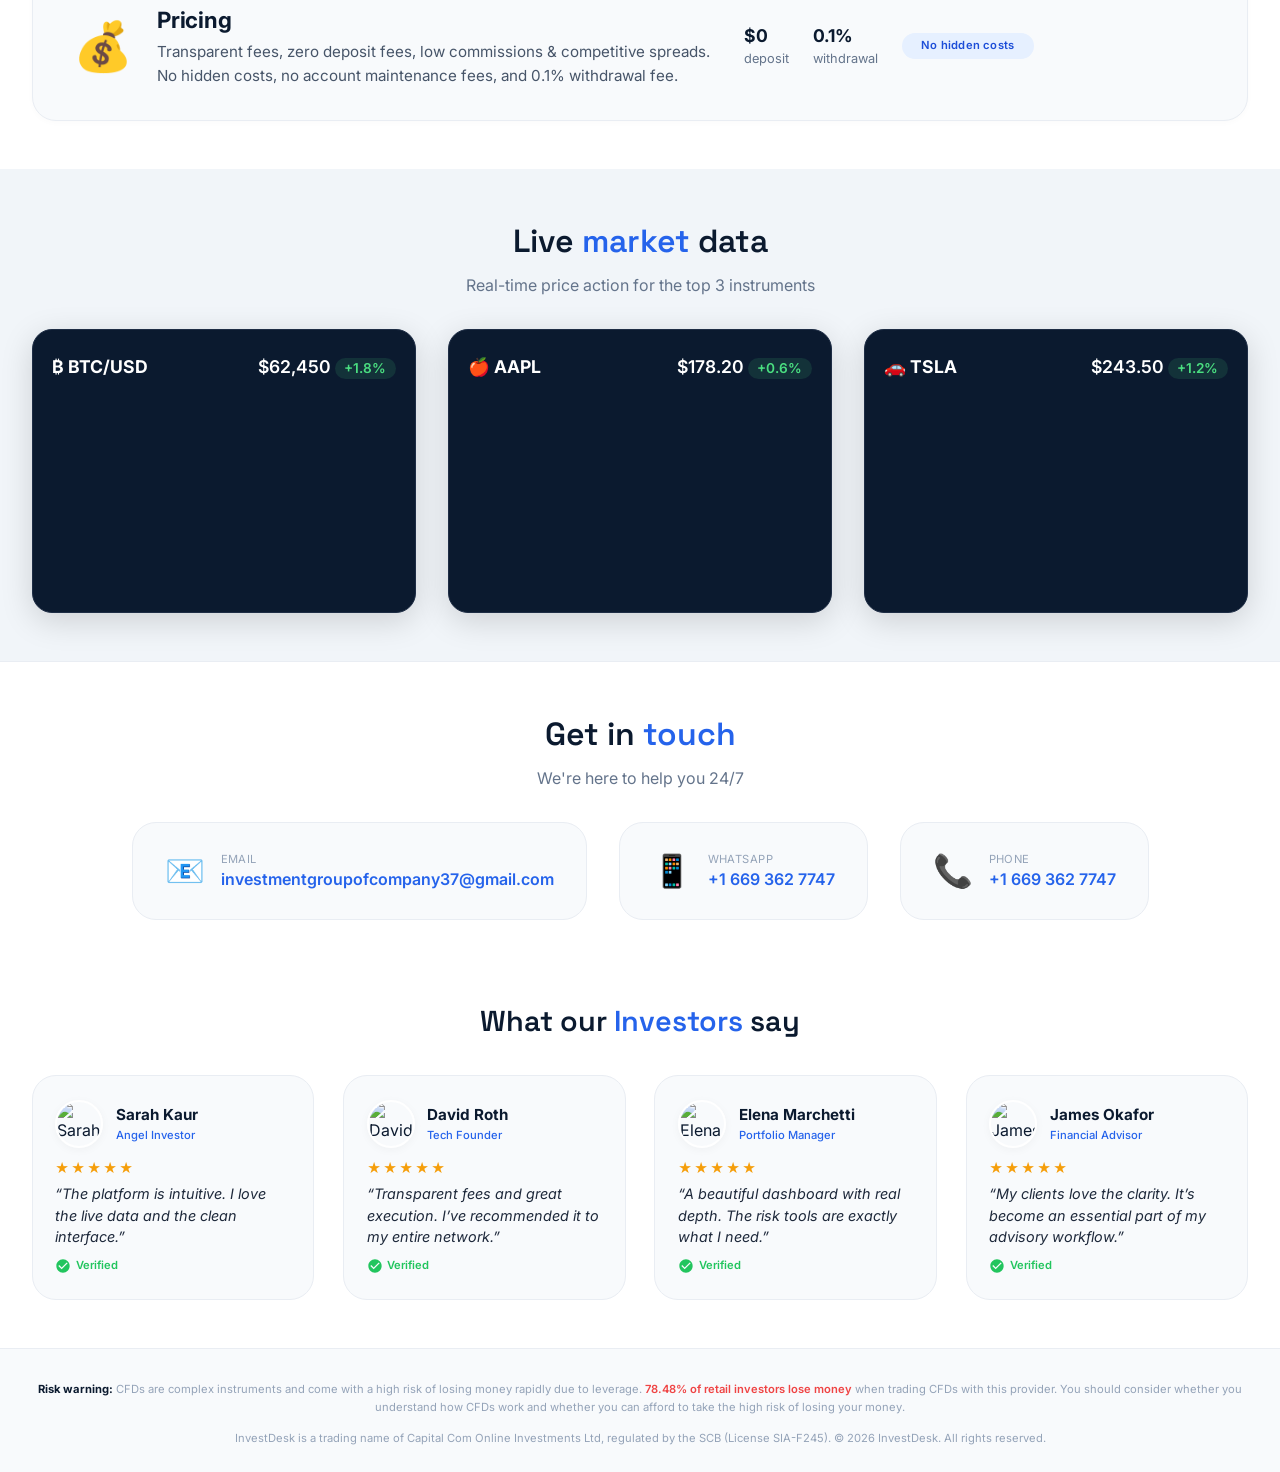
==== commit 1ce1ab1e: "Update index.html" ====
--- a/templates/index.html
+++ b/templates/index.html
@@ -8,6 +8,8 @@
     <link rel="preconnect" href="https://fonts.googleapis.com" />
     <link rel="preconnect" href="https://fonts.gstatic.com" crossorigin />
     <link href="https://fonts.googleapis.com/css2?family=Inter:opsz,wght@14..32,400;14..32,500;14..32,600;14..32,700;14..32,800&family=Space+Grotesk:wght@400;500;600;700&display=swap" rel="stylesheet" />
+    <!-- Chart.js -->
+    <script src="https://cdn.jsdelivr.net/npm/chart.js@4.4.0/dist/chart.umd.min.js"></script>
     <style>
         * {
             margin: 0;
@@ -19,6 +21,7 @@
             color: #0b1a2f;
             line-height: 1.5;
             background: #f8fafc;
+            scroll-behavior: smooth;
         }
 
         /* ----- TOP RISK BANNER ----- */
@@ -72,7 +75,6 @@
             fill: #2563eb;
         }
 
-        /* --- Navigation Cards (short cards) --- */
         .nav-cards {
             display: flex;
             gap: 0.4rem;
@@ -89,7 +91,7 @@
             text-decoration: none;
             transition: 0.15s;
             border: 1px solid transparent;
-            cursor: default;
+            cursor: pointer;
             display: inline-flex;
             align-items: center;
             gap: 0.3rem;
@@ -121,7 +123,7 @@
             background: #f1f5f9;
         }
 
-        /* ===== HERO WITH BACKGROUND IMAGE ===== */
+        /* ===== HERO ===== */
         .hero-wrapper {
             position: relative;
             min-height: 82vh;
@@ -151,7 +153,6 @@
             width: 100%;
         }
 
-        /* ----- TICKER (inside hero, above content) ----- */
         .ticker-wrap {
             width: 100%;
             margin-bottom: 0.5rem;
@@ -178,19 +179,11 @@
             color: #ffffff;
             margin-right: 0.2rem;
         }
-        .ticker-track .item .up {
-            color: #4ade80;
-        }
-        .ticker-track .item .down {
-            color: #f87171;
-        }
+        .ticker-track .item .up { color: #4ade80; }
+        .ticker-track .item .down { color: #f87171; }
         @keyframes tickerScroll {
-            0% {
-                transform: translateX(0);
-            }
-            100% {
-                transform: translateX(-50%);
-            }
+            0% { transform: translateX(0); }
+            100% { transform: translateX(-50%); }
         }
 
         .hero-left {
@@ -219,9 +212,7 @@
             color: #ffffff;
             text-shadow: 0 2px 20px rgba(0, 0, 0, 0.2);
         }
-        .hero-left h1 .highlight {
-            color: #60a5fa;
-        }
+        .hero-left h1 .highlight { color: #60a5fa; }
         .hero-left .sub {
             font-size: 1.05rem;
             color: rgba(255, 255, 255, 0.85);
@@ -249,7 +240,7 @@
             letter-spacing: 0.04em;
         }
 
-        /* Auth card (glass) */
+        /* Auth card */
         .hero-right {
             flex: 0 0 400px;
             max-width: 100%;
@@ -300,16 +291,10 @@
             color: #0b1a2f;
             box-shadow: 0 2px 8px rgba(0, 0, 0, 0.04);
         }
-        .tab-btn:hover:not(.active) {
-            color: #0b1a2f;
-        }
-
-        .form-group {
-            display: none;
-        }
-        .form-group.active {
-            display: block;
-        }
+        .tab-btn:hover:not(.active) { color: #0b1a2f; }
+
+        .form-group { display: none; }
+        .form-group.active { display: block; }
 
         .field {
             margin-bottom: 1rem;
@@ -350,9 +335,7 @@
             margin-top: 0.2rem;
             display: none;
         }
-        .error-msg.show {
-            display: block;
-        }
+        .error-msg.show { display: block; }
 
         .btn-full {
             width: 100%;
@@ -367,13 +350,8 @@
             background: #2563eb;
             color: white;
         }
-        .btn-full:hover {
-            background: #1d4ed8;
-        }
-        .btn-full:disabled {
-            opacity: 0.6;
-            cursor: not-allowed;
-        }
+        .btn-full:hover { background: #1d4ed8; }
+        .btn-full:disabled { opacity: 0.6; cursor: not-allowed; }
 
         .demo-hint {
             text-align: center;
@@ -412,11 +390,11 @@
             display: block;
         }
 
-        /* ----- FEATURES SECTION ----- */
+        /* ===== FEATURES SECTION - FULL WIDTH CARDS ===== */
         .features-section {
-            max-width: 1280px;
-            margin: 0 auto;
-            padding: 3rem 2rem 3rem;
+            width: 100%;
+            max-width: 100%;
+            padding: 3rem 2rem;
             background: #ffffff;
         }
         .features-section .section-label {
@@ -432,43 +410,285 @@
             margin-bottom: 2.5rem;
             font-size: 1rem;
         }
+
+        /* Full-width grid - each card takes full width */
         .features-grid {
-            display: grid;
-            grid-template-columns: repeat(auto-fit, minmax(200px, 1fr));
+            display: flex;
+            flex-direction: column;
             gap: 1.5rem;
-        }
+            max-width: 1280px;
+            margin: 0 auto;
+        }
+
         .feature-card {
             background: #f8fafc;
-            padding: 1.8rem 1.2rem 1.2rem;
+            padding: 2rem 2.5rem;
             border-radius: 24px;
             border: 1px solid #e9edf3;
+            transition: 0.2s;
+            box-shadow: 0 2px 6px rgba(0,0,0,0.02);
+            scroll-margin-top: 80px;
+            display: flex;
+            flex-wrap: wrap;
+            align-items: center;
+            justify-content: space-between;
+            gap: 1.5rem;
+            width: 100%;
+        }
+        .feature-card:hover {
+            border-color: #2563eb;
+            box-shadow: 0 12px 28px rgba(37, 99, 235, 0.08);
+            transform: translateY(-2px);
+            background: #ffffff;
+        }
+        .feature-card .card-left {
+            display: flex;
+            align-items: center;
+            gap: 1.5rem;
+            flex: 2 1 300px;
+        }
+        .feature-card .icon {
+            font-size: 3rem;
+            flex-shrink: 0;
+        }
+        .feature-card .card-content {
+            flex: 1;
+        }
+        .feature-card .card-content h3 {
+            font-weight: 700;
+            font-size: 1.4rem;
+            margin-bottom: 0.2rem;
+            letter-spacing: -0.01em;
+        }
+        .feature-card .card-content .desc {
+            font-size: 0.95rem;
+            color: #475569;
+            line-height: 1.6;
+        }
+        .feature-card .card-right {
+            display: flex;
+            align-items: center;
+            gap: 1.5rem;
+            flex: 1 1 auto;
+            flex-wrap: wrap;
+        }
+        .feature-card .stat-row {
+            display: flex;
+            gap: 1.5rem;
+            font-size: 0.8rem;
+            color: #64748b;
+        }
+        .feature-card .stat-row span strong {
+            color: #0b1a2f;
+            font-weight: 700;
+            display: block;
+            font-size: 1.1rem;
+        }
+        .feature-card .badge {
+            display: inline-block;
+            background: #e6f0ff;
+            color: #1d4ed8;
+            font-size: 0.7rem;
+            font-weight: 600;
+            padding: 0.3rem 1.2rem;
+            border-radius: 30px;
+            letter-spacing: 0.02em;
+            white-space: nowrap;
+        }
+        .feature-card.highlight-card {
+            border-color: #2563eb;
+            background: #ffffff;
+            box-shadow: 0 0 0 3px rgba(37,99,235,0.15);
+        }
+
+        /* ===== CONTACT SECTION ===== */
+        .contact-section {
+            max-width: 1280px;
+            margin: 0 auto;
+            padding: 3rem 2rem;
+            background: #ffffff;
+            border-top: 1px solid #e9edf3;
+        }
+        .contact-section .section-label {
+            font-family: 'Space Grotesk', sans-serif;
+            font-size: 2rem;
+            font-weight: 600;
             text-align: center;
+            margin-bottom: 0.5rem;
+        }
+        .contact-section .section-sub {
+            text-align: center;
+            color: #64748b;
+            margin-bottom: 2rem;
+        }
+        .contact-grid {
+            display: flex;
+            flex-wrap: wrap;
+            justify-content: center;
+            gap: 2rem;
+        }
+        .contact-item {
+            background: #f8fafc;
+            padding: 1.5rem 2rem;
+            border-radius: 24px;
+            border: 1px solid #e9edf3;
+            display: flex;
+            align-items: center;
+            gap: 1rem;
             transition: 0.15s;
-        }
-        .feature-card:hover {
-            border-color: #bfdbfe;
-            box-shadow: 0 8px 24px rgba(0, 0, 0, 0.03);
-        }
-        .feature-card .icon {
-            font-size: 2.2rem;
-            margin-bottom: 0.6rem;
-        }
-        .feature-card h3 {
-            font-weight: 600;
+            min-width: 200px;
+        }
+        .contact-item:hover {
+            border-color: #2563eb;
+            background: #ffffff;
+            box-shadow: 0 8px 20px rgba(0,0,0,0.04);
+        }
+        .contact-item .icon {
+            font-size: 2rem;
+        }
+        .contact-item .info {
+            display: flex;
+            flex-direction: column;
+        }
+        .contact-item .info .label {
+            font-size: 0.7rem;
+            color: #94a3b8;
+            text-transform: uppercase;
+            letter-spacing: 0.04em;
+        }
+        .contact-item .info .value {
+            font-weight: 600;
+            color: #0b1a2f;
             font-size: 1rem;
-            margin-bottom: 0.3rem;
-        }
-        .feature-card p {
+        }
+        .contact-item .info .value a {
+            color: #2563eb;
+            text-decoration: none;
+        }
+        .contact-item .info .value a:hover {
+            text-decoration: underline;
+        }
+
+        /* ===== CHARTS SECTION - TRADING STYLE ===== */
+        .charts-section {
+            max-width: 1280px;
+            margin: 0 auto;
+            padding: 3rem 2rem;
+            background: #f1f5f9;
+        }
+        .charts-section .section-label {
+            font-family: 'Space Grotesk', sans-serif;
+            font-size: 2rem;
+            font-weight: 600;
+            text-align: center;
+            margin-bottom: 0.5rem;
+        }
+        .charts-section .section-sub {
+            text-align: center;
+            color: #64748b;
+            margin-bottom: 2rem;
+        }
+        .charts-grid {
+            display: grid;
+            grid-template-columns: repeat(auto-fit, minmax(300px, 1fr));
+            gap: 2rem;
+        }
+        .chart-card {
+            background: #0b1a2f;
+            border-radius: 20px;
+            padding: 1.5rem 1.2rem 1.2rem;
+            box-shadow: 0 8px 32px rgba(0,0,0,0.15);
+            border: 1px solid #1e2d45;
+            transition: 0.15s;
+        }
+        .chart-card:hover {
+            border-color: #2563eb;
+            box-shadow: 0 12px 40px rgba(37,99,235,0.12);
+        }
+        .chart-card .chart-header {
+            display: flex;
+            justify-content: space-between;
+            align-items: center;
+            margin-bottom: 0.75rem;
+            color: #e2e8f0;
+        }
+        .chart-card .chart-header .name {
+            font-weight: 700;
+            font-size: 1.1rem;
+            color: #ffffff;
+        }
+        .chart-card .chart-header .price {
+            font-weight: 600;
+            color: #ffffff;
+            font-size: 1.1rem;
+        }
+        .chart-card .chart-header .change {
+            font-weight: 600;
             font-size: 0.85rem;
-            color: #64748b;
-        }
-
-        /* ----- TESTIMONIALS ----- */
+            padding: 0.15rem 0.6rem;
+            border-radius: 20px;
+            background: rgba(255,255,255,0.06);
+        }
+        .chart-card .chart-header .change.up { color: #4ade80; background: rgba(74, 222, 128, 0.12); }
+        .chart-card .chart-header .change.down { color: #f87171; background: rgba(248, 113, 113, 0.12); }
+        .chart-card .chart-container {
+            position: relative;
+            height: 200px;
+        }
+
+        /* ===== WHATSAPP CHAT BUTTON ===== */
+        .whatsapp-chat {
+            position: fixed;
+            bottom: 2rem;
+            right: 2rem;
+            z-index: 100;
+            display: flex;
+            flex-direction: column;
+            align-items: flex-end;
+            gap: 0.6rem;
+        }
+        .whatsapp-btn {
+            background: #25D366;
+            border: none;
+            border-radius: 60px;
+            padding: 0.9rem 1.8rem;
+            color: white;
+            font-weight: 700;
+            font-size: 1rem;
+            cursor: pointer;
+            box-shadow: 0 8px 28px rgba(37, 211, 102, 0.4);
+            transition: 0.2s;
+            display: flex;
+            align-items: center;
+            gap: 0.6rem;
+            font-family: 'Inter', sans-serif;
+            text-decoration: none;
+        }
+        .whatsapp-btn:hover {
+            background: #1da851;
+            transform: scale(1.04);
+            box-shadow: 0 12px 36px rgba(37, 211, 102, 0.5);
+        }
+        .whatsapp-btn .icon {
+            font-size: 1.6rem;
+        }
+        .whatsapp-btn .label {
+            display: flex;
+            flex-direction: column;
+            line-height: 1.2;
+        }
+        .whatsapp-btn .label .small {
+            font-size: 0.65rem;
+            font-weight: 400;
+            opacity: 0.85;
+        }
+
+        /* ===== TESTIMONIALS ===== */
         .testimonials-section {
             max-width: 1280px;
             margin: 0 auto;
             padding: 2rem 2rem 3rem;
-            background: #f8fafc;
+            background: #ffffff;
         }
         .testimonials-section .section-label {
             font-family: 'Space Grotesk', sans-serif;
@@ -483,15 +703,13 @@
             gap: 1.8rem;
         }
         .testimonial-card {
-            background: #ffffff;
+            background: #f8fafc;
             padding: 1.5rem 1.4rem 1.2rem;
             border-radius: 24px;
             border: 1px solid #e9edf3;
             transition: 0.15s;
         }
-        .testimonial-card:hover {
-            border-color: #bfdbfe;
-        }
+        .testimonial-card:hover { border-color: #bfdbfe; }
         .testimonial-card .person {
             display: flex;
             align-items: center;
@@ -542,7 +760,7 @@
             fill: #22c55e;
         }
 
-        /* ----- RISK FOOTER ----- */
+        /* ===== RISK FOOTER ===== */
         .risk-footer {
             max-width: 1280px;
             margin: 0 auto;
@@ -552,7 +770,7 @@
             color: #94a3b8;
             text-align: center;
             line-height: 1.6;
-            background: #ffffff;
+            background: #f8fafc;
         }
         .risk-footer strong {
             color: #0b1a2f;
@@ -583,72 +801,52 @@
             opacity: 1;
             transform: translateX(-50%) translateY(0);
         }
-        .toast.success {
-            background: #0b1a2f;
-        }
-        .toast.error {
-            background: #b91c1c;
-        }
+        .toast.success { background: #0b1a2f; }
+        .toast.error { background: #b91c1c; }
 
         @media (max-width: 860px) {
-            .hero {
-                padding: 2rem 1rem;
-                gap: 2rem;
+            .hero { padding: 2rem 1rem; gap: 2rem; }
+            .hero-left h1 { font-size: 2.4rem; }
+            .hero-right { flex: 0 0 100%; }
+            .navbar { padding: 0.6rem 1rem; background: rgba(255,255,255,0.95); }
+            .nav-cards { gap: 0.3rem; }
+            .nav-card { font-size: 0.75rem; padding: 0.3rem 0.7rem; }
+            .features-section { padding: 2rem 1rem; }
+            .charts-section { padding: 2rem 1rem; }
+            .testimonials-section { padding: 1.5rem 1rem 2rem; }
+            .hero-wrapper { min-height: 70vh; }
+            .ticker-track { font-size: 0.7rem; gap: 1.5rem; }
+            .charts-grid { grid-template-columns: 1fr; }
+            .feature-card {
+                padding: 1.5rem;
+                flex-direction: column;
+                align-items: flex-start;
             }
-            .hero-left h1 {
-                font-size: 2.4rem;
+            .feature-card .card-right {
+                width: 100%;
+                justify-content: flex-start;
             }
-            .hero-right {
-                flex: 0 0 100%;
+            .whatsapp-btn {
+                padding: 0.7rem 1.2rem;
+                font-size: 0.85rem;
             }
-            .navbar {
-                padding: 0.6rem 1rem;
-                background: rgba(255, 255, 255, 0.95);
+            .whatsapp-btn .label .small { display: none; }
+        }
+        @media (max-width: 480px) {
+            .hero-stats-row { flex-wrap: wrap; gap: 1rem; }
+            .hero-right { padding: 1.5rem 1.2rem; }
+            .testimonial-grid { grid-template-columns: 1fr; }
+            .hero-left h1 { font-size: 2rem; }
+            .nav-brand { font-size: 1.2rem; }
+            .nav-card { font-size: 0.7rem; padding: 0.2rem 0.6rem; }
+            .feature-card .card-left {
+                flex-direction: column;
+                align-items: flex-start;
+                gap: 0.8rem;
             }
-            .nav-cards {
-                gap: 0.3rem;
-            }
-            .nav-card {
-                font-size: 0.75rem;
-                padding: 0.3rem 0.7rem;
-            }
-            .features-section {
-                padding: 2rem 1rem;
-            }
-            .testimonials-section {
-                padding: 1.5rem 1rem 2rem;
-            }
-            .hero-wrapper {
-                min-height: 70vh;
-            }
-            .ticker-track {
-                font-size: 0.7rem;
-                gap: 1.5rem;
-            }
-        }
-        @media (max-width: 480px) {
-            .hero-stats-row {
+            .feature-card .stat-row {
                 flex-wrap: wrap;
-                gap: 1rem;
-            }
-            .hero-right {
-                padding: 1.5rem 1.2rem;
-            }
-            .testimonial-grid {
-                grid-template-columns: 1fr;
-            }
-            .features-grid {
-                grid-template-columns: 1fr 1fr;
-            }
-            .hero-left h1 {
-                font-size: 2rem;
-            }
-            .nav-brand {
-                font-size: 1.2rem;
-            }
-            .nav-card {
-                font-size: 0.7rem;
-                padding: 0.2rem 0.6rem;
+                gap: 0.8rem;
             }
         }
     </style>
@@ -661,17 +859,17 @@
         <span class="highlight">Ensure you understand the risks.</span>
     </div>
 
-    <!-- NAVBAR with short cards -->
+    <!-- NAVBAR -->
     <nav class="navbar">
         <div class="nav-brand">
             <svg viewBox="0 0 24 24"><path d="M12 2C6.48 2 2 6.48 2 12s4.48 10 10 10 10-4.48 10-10S17.52 2 12 2zm-1 14H9V8h2v8zm4 0h-2V8h2v8z"/></svg>
             INVESTDESK
         </div>
         <div class="nav-cards">
-            <a href="#" class="nav-card"><span class="icon">📈</span> Trade</a>
-            <a href="#" class="nav-card"><span class="icon">🌍</span> Markets</a>
-            <a href="#" class="nav-card"><span class="icon">⚙️</span> Platform</a>
-            <a href="#" class="nav-card"><span class="icon">💰</span> Pricing</a>
+            <a href="#trade-card" class="nav-card"><span class="icon">📈</span> Trade</a>
+            <a href="#markets-card" class="nav-card"><span class="icon">🌍</span> Markets</a>
+            <a href="#platform-card" class="nav-card"><span class="icon">⚙️</span> Platform</a>
+            <a href="#pricing-card" class="nav-card"><span class="icon">💰</span> Pricing</a>
             <a href="#" class="nav-card outline" id="loginNavBtn"><span class="icon">🔑</span> Log in</a>
             <a href="#" class="nav-card primary" id="getStartedBtn"><span class="icon">🚀</span> Get started</a>
         </div>
@@ -680,42 +878,33 @@
     <!-- TOAST -->
     <div class="toast" id="toast"></div>
 
-    <!-- ===== HERO WITH BACKGROUND IMAGE ===== -->
+    <!-- ===== HERO ===== -->
     <div class="hero-wrapper">
         <div class="hero-bg"></div>
-
         <div class="hero">
-            <!-- TICKER (inside hero) -->
             <div class="ticker-wrap">
                 <div class="ticker-track">
+                    <span class="item"><span class="sym">BTC</span> $62,450 <span class="up">▲ 1.8%</span></span>
+                    <span class="item"><span class="sym">AAPL</span> $178.20 <span class="up">▲ 0.6%</span></span>
                     <span class="item"><span class="sym">TSLA</span> $243.50 <span class="up">▲ 1.2%</span></span>
-                    <span class="item"><span class="sym">AAPL</span> $178.20 <span class="up">▲ 0.6%</span></span>
                     <span class="item"><span class="sym">NVDA</span> $875.40 <span class="up">▲ 2.4%</span></span>
                     <span class="item"><span class="sym">MSFT</span> $415.10 <span class="down">▼ 0.2%</span></span>
                     <span class="item"><span class="sym">VNQ</span> $89.70 <span class="up">▲ 0.3%</span></span>
+                    <span class="item"><span class="sym">ETH</span> $3,210 <span class="up">▲ 0.9%</span></span>
                     <span class="item"><span class="sym">BTC</span> $62,450 <span class="up">▲ 1.8%</span></span>
-                    <span class="item"><span class="sym">ETH</span> $3,210 <span class="up">▲ 0.9%</span></span>
-                    <!-- Duplicate for seamless loop -->
+                    <span class="item"><span class="sym">AAPL</span> $178.20 <span class="up">▲ 0.6%</span></span>
                     <span class="item"><span class="sym">TSLA</span> $243.50 <span class="up">▲ 1.2%</span></span>
-                    <span class="item"><span class="sym">AAPL</span> $178.20 <span class="up">▲ 0.6%</span></span>
                     <span class="item"><span class="sym">NVDA</span> $875.40 <span class="up">▲ 2.4%</span></span>
                     <span class="item"><span class="sym">MSFT</span> $415.10 <span class="down">▼ 0.2%</span></span>
                     <span class="item"><span class="sym">VNQ</span> $89.70 <span class="up">▲ 0.3%</span></span>
-                    <span class="item"><span class="sym">BTC</span> $62,450 <span class="up">▲ 1.8%</span></span>
                     <span class="item"><span class="sym">ETH</span> $3,210 <span class="up">▲ 0.9%</span></span>
                 </div>
             </div>
 
             <div class="hero-left">
-                <div class="hero-badge">🔹 Insight markets. Trade smart.</div>
-                <h1>
-                    Global <span class="highlight">CFD</span> trading<br />
-                    5500+ instruments
-                </h1>
-                <p class="sub">
-                    Trade stocks, crypto, indices, commodities &amp; more on a
-                    transparent, low-cost platform built for every device.
-                </p>
+                <div class="hero-badge">🔹 Live charts · Real-time data</div>
+                <h1>Global <span class="highlight">CFD</span> trading<br />5500+ instruments</h1>
+                <p class="sub">Trade stocks, crypto, indices, commodities &amp; more on a transparent, low-cost platform built for every device.</p>
                 <div class="hero-stats-row">
                     <div class="stat"><div class="num">5500+</div><div class="lbl">Markets</div></div>
                     <div class="stat"><div class="num">0</div><div class="lbl">Deposit fees</div></div>
@@ -723,17 +912,13 @@
                 </div>
             </div>
 
-            <!-- AUTH CARD (glass) -->
             <div class="hero-right" id="authCard">
-                <div class="card-title">Start trading</div>
+                <div class="card-title">Start Trading</div>
                 <div class="card-sub">Create your account in 2 minutes</div>
-
                 <div class="tabs">
                     <button class="tab-btn active" data-tab="signin">Sign In</button>
                     <button class="tab-btn" data-tab="register">Register</button>
                 </div>
-
-                <!-- SIGN IN -->
                 <div class="form-group active" id="signinForm">
                     <form id="loginForm" novalidate>
                         <div class="field">
@@ -748,12 +933,8 @@
                         </div>
                         <button type="submit" class="btn-full" id="loginBtn">Sign In</button>
                     </form>
-                    <div class="demo-hint">
-                        Demo: <span>demo@investdesk.com</span> / <span>demo123</span>
-                    </div>
-                </div>
-
-                <!-- REGISTER -->
+                    <div class="demo-hint">Demo: <span>demo@investdesk.com</span> / <span>demo123</span></div>
+                </div>
                 <div class="form-group" id="registerForm">
                     <form id="registerFormEl" novalidate>
                         <div class="field">
@@ -786,37 +967,143 @@
         </div>
     </div>
 
-    <!-- FEATURES -->
-    <section class="features-section">
+    <!-- ===== FEATURES SECTION - FULL WIDTH CARDS ===== -->
+    <section class="features-section" id="featuresSection">
         <div class="section-label">Different pages, <span style="color: #2563eb;">one system</span></div>
         <div class="section-sub">Multi-platform, all markets, any device. Built for you.</div>
         <div class="features-grid">
-            <div class="feature-card">
-                <div class="icon">📊</div>
-                <h3>5500+ Markets</h3>
-                <p>Stocks, crypto, indices, commodities &amp; more</p>
-            </div>
-            <div class="feature-card">
-                <div class="icon">💰</div>
-                <h3>Transparent fees</h3>
-                <p>No deposit fees. Competitive spreads.</p>
-            </div>
-            <div class="feature-card">
-                <div class="icon">📱</div>
-                <h3>Any device</h3>
-                <p>Web, mobile, tablet — seamless experience</p>
-            </div>
-            <div class="feature-card">
-                <div class="icon">🔒</div>
-                <h3>Regulated &amp; secure</h3>
-                <p>Licensed by SCB. Your funds are protected.</p>
+            <!-- 📈 Trade -->
+            <div class="feature-card" id="trade-card">
+                <div class="card-left">
+                    <span class="icon">📈</span>
+                    <div class="card-content">
+                        <h3>Trade</h3>
+                        <div class="desc">Spot, futures &amp; options. Advanced order types, trailing stops, real-time P&amp;L. Access 5500+ global markets with ultra-low latency execution and deep liquidity.</div>
+                    </div>
+                </div>
+                <div class="card-right">
+                    <div class="stat-row">
+                        <span><strong>0.0</strong> spread</span>
+                        <span><strong>1:30</strong> leverage</span>
+                    </div>
+                    <span class="badge">Instant execution</span>
+                </div>
+            </div>
+            <!-- 🌍 Markets -->
+            <div class="feature-card" id="markets-card">
+                <div class="card-left">
+                    <span class="icon">🌍</span>
+                    <div class="card-content">
+                        <h3>Markets</h3>
+                        <div class="desc">5500+ instruments: indices, FX, crypto, commodities, shares &amp; ETFs. Trade on 70+ exchanges worldwide with 24/7 crypto access and institutional-grade liquidity.</div>
+                    </div>
+                </div>
+                <div class="card-right">
+                    <div class="stat-row">
+                        <span><strong>24/7</strong> crypto</span>
+                        <span><strong>70+</strong> exchanges</span>
+                    </div>
+                    <span class="badge">Deep liquidity</span>
+                </div>
+            </div>
+            <!-- ⚙️ Platform -->
+            <div class="feature-card" id="platform-card">
+                <div class="card-left">
+                    <span class="icon">⚙️</span>
+                    <div class="card-content">
+                        <h3>Platform</h3>
+                        <div class="desc">Web, mobile, API. Advanced charting with 50+ indicators, real-time alerts, comprehensive risk management tools, and detailed portfolio analytics.</div>
+                    </div>
+                </div>
+                <div class="card-right">
+                    <div class="stat-row">
+                        <span><strong>50+</strong> indicators</span>
+                        <span><strong>10</strong> timeframes</span>
+                    </div>
+                    <span class="badge">Custom dashboards</span>
+                </div>
+            </div>
+            <!-- 💰 Pricing -->
+            <div class="feature-card" id="pricing-card">
+                <div class="card-left">
+                    <span class="icon">💰</span>
+                    <div class="card-content">
+                        <h3>Pricing</h3>
+                        <div class="desc">Transparent fees, zero deposit fees, low commissions &amp; competitive spreads. No hidden costs, no account maintenance fees, and 0.1% withdrawal fee.</div>
+                    </div>
+                </div>
+                <div class="card-right">
+                    <div class="stat-row">
+                        <span><strong>$0</strong> deposit</span>
+                        <span><strong>0.1%</strong> withdrawal</span>
+                    </div>
+                    <span class="badge">No hidden costs</span>
+                </div>
             </div>
         </div>
     </section>
 
-    <!-- TESTIMONIALS -->
+    <!-- ===== LIVE CHARTS SECTION - TRADING STYLE ===== -->
+    <section class="charts-section" id="chartsSection">
+        <div class="section-label">Live <span style="color: #2563eb;">market</span> data</div>
+        <div class="section-sub">Real-time price action for the top 3 instruments</div>
+        <div class="charts-grid">
+            <div class="chart-card">
+                <div class="chart-header">
+                    <span class="name">₿ BTC/USD</span>
+                    <span><span class="price" id="btcPrice">$62,450</span> <span class="change up" id="btcChange">+1.8%</span></span>
+                </div>
+                <div class="chart-container"><canvas id="btcChart"></canvas></div>
+            </div>
+            <div class="chart-card">
+                <div class="chart-header">
+                    <span class="name">🍎 AAPL</span>
+                    <span><span class="price" id="aaplPrice">$178.20</span> <span class="change up" id="aaplChange">+0.6%</span></span>
+                </div>
+                <div class="chart-container"><canvas id="aaplChart"></canvas></div>
+            </div>
+            <div class="chart-card">
+                <div class="chart-header">
+                    <span class="name">🚗 TSLA</span>
+                    <span><span class="price" id="tslaPrice">$243.50</span> <span class="change up" id="tslaChange">+1.2%</span></span>
+                </div>
+                <div class="chart-container"><canvas id="tslaChart"></canvas></div>
+            </div>
+        </div>
+    </section>
+
+    <!-- ===== CONTACT SECTION ===== -->
+    <section class="contact-section" id="contactSection">
+        <div class="section-label">Get in <span style="color: #2563eb;">touch</span></div>
+        <div class="section-sub">We're here to help you 24/7</div>
+        <div class="contact-grid">
+            <div class="contact-item">
+                <div class="icon">📧</div>
+                <div class="info">
+                    <span class="label">Email</span>
+                    <span class="value"><a href="mailto:investmentgroupofcompany37@gmail.com">investmentgroupofcompany37@gmail.com</a></span>
+                </div>
+            </div>
+            <div class="contact-item">
+                <div class="icon">📱</div>
+                <div class="info">
+                    <span class="label">WhatsApp</span>
+                    <span class="value"><a href="https://wa.me/16693627747" target="_blank">+1 669 362 7747</a></span>
+                </div>
+            </div>
+            <div class="contact-item">
+                <div class="icon">📞</div>
+                <div class="info">
+                    <span class="label">Phone</span>
+                    <span class="value"><a href="tel:+16693627747">+1 669 362 7747</a></span>
+                </div>
+            </div>
+        </div>
+    </section>
+
+    <!-- ===== TESTIMONIALS ===== -->
     <section class="testimonials-section">
-        <div class="section-label">What our <span style="color: #2563eb;">investors</span> say</div>
+        <div class="section-label">What our <span style="color: #2563eb;">Investors</span> say</div>
         <div class="testimonial-grid">
             <div class="testimonial-card">
                 <div class="person">
@@ -857,7 +1144,18 @@
         </div>
     </section>
 
-    <!-- RISK FOOTER -->
+    <!-- ===== WHATSAPP CHAT BUTTON ===== -->
+    <div class="whatsapp-chat">
+        <a href="https://wa.me/16693627747" target="_blank" class="whatsapp-btn" id="whatsappBtn">
+            <span class="icon">💬</span>
+            <span class="label">
+                <span>Chat with us</span>
+                <span class="small">We reply in minutes</span>
+            </span>
+        </a>
+    </div>
+
+    <!-- ===== RISK FOOTER ===== -->
     <footer class="risk-footer">
         <p>
             <strong>Risk warning:</strong> CFDs are complex instruments and come with a high risk of losing money rapidly due to leverage.
@@ -874,89 +1172,83 @@
         (function() {
             const toast = document.getElementById('toast');
             let toastTimer = null;
-
             function showToast(msg, type = 'success') {
                 if (toastTimer) clearTimeout(toastTimer);
                 toast.textContent = msg;
                 toast.className = 'toast ' + type + ' show';
-                toastTimer = setTimeout(() => {
-                    toast.classList.remove('show');
-                }, 3000);
+                toastTimer = setTimeout(() => toast.classList.remove('show'), 3000);
             }
 
             // ============================================================
-            // NAVBAR BUTTONS - scroll to auth card
+            // NAV CARD SCROLL
+            // ============================================================
+            document.querySelectorAll('.nav-card[href^="#"]').forEach(link => {
+                link.addEventListener('click', function(e) {
+                    e.preventDefault();
+                    const targetId = this.getAttribute('href');
+                    const targetEl = document.querySelector(targetId);
+                    if (targetEl) {
+                        document.querySelectorAll('.feature-card').forEach(c => c.classList.remove('highlight-card'));
+                        targetEl.scrollIntoView({ behavior: 'smooth', block: 'center' });
+                        targetEl.classList.add('highlight-card');
+                        setTimeout(() => targetEl.classList.remove('highlight-card'), 2000);
+                    }
+                });
+            });
+
+            // ============================================================
+            // LOGIN / REGISTER NAV
             // ============================================================
             const loginNavBtn = document.getElementById('loginNavBtn');
             const getStartedBtn = document.getElementById('getStartedBtn');
             const authCard = document.getElementById('authCard');
-
             if (loginNavBtn) {
                 loginNavBtn.addEventListener('click', function(e) {
                     e.preventDefault();
                     authCard.scrollIntoView({ behavior: 'smooth', block: 'center' });
-                    // Switch to sign in tab
                     document.querySelector('.tab-btn[data-tab="signin"]').click();
                 });
             }
-
             if (getStartedBtn) {
                 getStartedBtn.addEventListener('click', function(e) {
                     e.preventDefault();
                     authCard.scrollIntoView({ behavior: 'smooth', block: 'center' });
-                    // Switch to register tab
                     document.querySelector('.tab-btn[data-tab="register"]').click();
                 });
             }
 
-            // Tabs
+            // ============================================================
+            // TABS
+            // ============================================================
             const tabBtns = document.querySelectorAll('.tab-btn');
-            const forms = {
-                signin: document.getElementById('signinForm'),
-                register: document.getElementById('registerForm'),
-            };
-
+            const forms = { signin: document.getElementById('signinForm'), register: document.getElementById('registerForm') };
             tabBtns.forEach(btn => {
                 btn.addEventListener('click', function() {
                     tabBtns.forEach(b => b.classList.remove('active'));
                     this.classList.add('active');
                     const target = this.dataset.tab;
-                    Object.keys(forms).forEach(key => {
-                        forms[key].classList.toggle('active', key === target);
-                    });
-                    document.querySelectorAll('.field input').forEach(inp => inp.classList.remove('error',
-                    'success'));
+                    Object.keys(forms).forEach(key => forms[key].classList.toggle('active', key === target));
+                    document.querySelectorAll('.field input').forEach(inp => inp.classList.remove('error', 'success'));
                     document.querySelectorAll('.error-msg').forEach(el => el.classList.remove('show'));
                     document.getElementById('regEmailExistsError').style.display = 'none';
                 });
             });
 
-            // Helpers
+            // ============================================================
+            // HELPERS
+            // ============================================================
             function setFieldError(input, errEl, condition) {
-                if (condition) {
-                    input.classList.add('error');
-                    input.classList.remove('success');
-                    errEl.classList.add('show');
-                } else {
-                    input.classList.remove('error');
-                    errEl.classList.remove('show');
-                }
+                if (condition) { input.classList.add('error'); input.classList.remove('success'); errEl.classList.add('show'); } 
+                else { input.classList.remove('error'); errEl.classList.remove('show'); }
             }
-
-            function setFieldSuccess(input) {
-                input.classList.remove('error');
-                input.classList.add('success');
-            }
-
-            function validateEmail(email) {
-                return /^[^\s@]+@[^\s@]+\.[^\s@]+$/.test(email);
-            }
-
-            // Password strength
+            function validateEmail(email) { return /^[^\s@]+@[^\s@]+\.[^\s@]+$/.test(email); }
+
+            // ============================================================
+            // PASSWORD STRENGTH
+            // ============================================================
             const regPassword = document.getElementById('regPassword');
             const strengthFill = document.getElementById('strengthFill');
             const strengthText = document.getElementById('strengthText');
-
             regPassword.addEventListener('input', function() {
                 const pwd = this.value;
                 let strength = 0;
@@ -965,43 +1257,25 @@
                 if (/[a-z]/.test(pwd) && /[A-Z]/.test(pwd)) strength++;
                 if (/\d/.test(pwd)) strength++;
                 if (/[^a-zA-Z0-9]/.test(pwd)) strength++;
-
                 if (pwd.length === 0) {
-                    strengthFill.style.width = '0%';
-                    strengthFill.style.background = '#e2e8f0';
-                    strengthText.textContent = 'Password strength';
-                    strengthText.style.color = '#64748b';
+                    strengthFill.style.width = '0%'; strengthFill.style.background = '#e2e8f0';
+                    strengthText.textContent = 'Password strength'; strengthText.style.color = '#64748b';
                     return;
                 }
                 let width, color, label;
-                if (strength <= 1) { width = '25%';
-                    color = '#ef4444';
-                    label = 'Weak'; } else if (strength === 2) { width = '50%';
-                    color = '#f59e0b';
-                    label = 'Fair'; } else if (strength === 3) { width = '75%';
-                    color = '#3b82f6';
-                    label = 'Good'; } else { width = '100%';
-                    color = '#22c55e';
-                    label = 'Strong'; }
-                strengthFill.style.width = width;
-                strengthFill.style.background = color;
-                strengthText.textContent = label;
-                strengthText.style.color = color;
+                if (strength <= 1) { width = '25%'; color = '#ef4444'; label = 'Weak'; } 
+                else if (strength === 2) { width = '50%'; color = '#f59e0b'; label = 'Fair'; } 
+                else if (strength === 3) { width = '75%'; color = '#3b82f6'; label = 'Good'; } 
+                else { width = '100%'; color = '#22c55e'; label = 'Strong'; }
+                strengthFill.style.width = width; strengthFill.style.background = color;
+                strengthText.textContent = label; strengthText.style.color = color;
             });
 
             // ============================================================
-            // DEMO USERS (localStorage)
-            // ============================================================
-            function getUsers() {
-                const data = localStorage.getItem('investdesk_users');
-                return data ? JSON.parse(data) : [];
-            }
-
-            function saveUsers(users) {
-                localStorage.setItem('investdesk_users', JSON.stringify(users));
-            }
-
-            // Initialize with demo users if none exist
+            // DEMO USERS
+            // ============================================================
+            function getUsers() { const data = localStorage.getItem('investdesk_users'); return data ? JSON.parse(data) : []; }
+            function saveUsers(users) { localStorage.setItem('investdesk_users', JSON.stringify(users)); }
             if (getUsers().length === 0) {
                 saveUsers([
                     { name: 'Demo User', email: 'demo@investdesk.com', password: 'demo123' },
@@ -1017,11 +1291,8 @@
             const loginPassword = document.getElementById('loginPassword');
             const loginEmailErr = document.getElementById('loginEmailError');
             const loginPassErr = document.getElementById('loginPasswordError');
-
-            // Pre-fill demo credentials
             loginEmail.value = 'demo@investdesk.com';
             loginPassword.value = 'demo123';
-
             loginForm.addEventListener('submit', function(e) {
                 e.preventDefault();
                 const email = loginEmail.value.trim();
@@ -1030,24 +1301,17 @@
                 const passOk = password.length > 0;
                 setFieldError(loginEmail, loginEmailErr, !emailOk);
                 setFieldError(loginPassword, loginPassErr, !passOk);
-                if (!emailOk || !passOk) {
-                    showToast('Please fix the errors.', 'error');
-                    return;
-                }
+                if (!emailOk || !passOk) { showToast('Please fix the errors.', 'error'); return; }
                 const btn = document.getElementById('loginBtn');
-                btn.disabled = true;
-                btn.textContent = 'Signing in…';
+                btn.disabled = true; btn.textContent = 'Signing in…';
                 setTimeout(() => {
-                    btn.disabled = false;
-                    btn.textContent = 'Sign In';
+                    btn.disabled = false; btn.textContent = 'Sign In';
                     const users = getUsers();
                     const user = users.find(u => u.email === email && u.password === password);
                     if (user) {
                         showToast('Welcome back, ' + user.name + '!', 'success');
                         sessionStorage.setItem('investdesk_user', JSON.stringify(user));
-                        setTimeout(() => {
-                            window.location.href = '/dashboard';
-                        }, 600);
+                        setTimeout(() => window.location.href = '/dashboard', 600);
                     } else {
                         showToast('Invalid email or password. Try demo@investdesk.com / demo123', 'error');
                     }
@@ -1066,102 +1330,157 @@
             const regEmailExistsErr = document.getElementById('regEmailExistsError');
             const regPassErr = document.getElementById('regPasswordError');
             const regConfirmErr = document.getElementById('regConfirmError');
-
             regForm.addEventListener('submit', function(e) {
                 e.preventDefault();
                 const name = regName.value.trim();
                 const email = regEmail.value.trim();
                 const password = regPassword.value.trim();
                 const confirm = regConfirm.value.trim();
-
                 const nameOk = name.length > 0;
                 const emailOk = validateEmail(email);
                 const passOk = password.length >= 6;
                 const confirmOk = password === confirm && passOk;
                 const users = getUsers();
                 const emailExists = users.some(u => u.email === email);
-
                 setFieldError(regName, regNameErr, !nameOk);
                 setFieldError(regEmail, regEmailErr, !emailOk);
                 setFieldError(regPassword, regPassErr, !passOk);
                 setFieldError(regConfirm, regConfirmErr, !confirmOk);
-
-                if (emailOk && emailExists) {
-                    regEmail.classList.add('error');
-                    regEmailExistsErr.style.display = 'block';
-                } else {
-                    regEmailExistsErr.style.display = 'none';
-                }
+                if (emailOk && emailExists) { regEmail.classList.add('error'); regEmailExistsErr.style.display = 'block'; } 
+                else { regEmailExistsErr.style.display = 'none'; }
                 if (!nameOk || !emailOk || !passOk || !confirmOk || emailExists) {
-                    showToast('Please fix the errors.', 'error');
-                    return;
+                    showToast('Please fix the errors.', 'error'); return;
                 }
                 const btn = document.getElementById('registerBtn');
-                btn.disabled = true;
-                btn.textContent = 'Creating…';
+                btn.disabled = true; btn.textContent = 'Creating…';
                 setTimeout(() => {
-                    btn.disabled = false;
-                    btn.textContent = 'Create Account';
+                    btn.disabled = false; btn.textContent = 'Create Account';
                     const newUser = { name, email, password };
-                    users.push(newUser);
-                    saveUsers(users);
+                    users.push(newUser); saveUsers(users);
                     sessionStorage.setItem('investdesk_user', JSON.stringify(newUser));
                     showToast('Account created! Welcome ' + name, 'success');
-                    setTimeout(() => {
-                        window.location.href = '/dashboard';
-                    }, 700);
+                    setTimeout(() => window.location.href = '/dashboard', 700);
                 }, 900);
             });
 
-            // Real-time validation
-            regName.addEventListener('blur', function() {
-                const ok = this.value.trim().length > 0;
-                setFieldError(this, regNameErr, !ok);
-                if (ok) setFieldSuccess(this);
+            // ============================================================
+            // LIVE CHARTS - TRADING STYLE
+            // ============================================================
+            function generateRandomData(base, volatility, points = 40) {
+                const data = [];
+                let current = base;
+                for (let i = 0; i < points; i++) {
+                    const change = (Math.random() - 0.5) * volatility * 2.5;
+                    current = Math.max(current * (1 + change / 100), base * 0.5);
+                    data.push(current);
+                }
+                return data;
+            }
+
+            const chartConfigs = [
+                { id: 'btcChart', label: 'BTC', base: 62450, vol: 2.0, priceId: 'btcPrice', changeId: 'btcChange', color: '#F7931A' },
+                { id: 'aaplChart', label: 'AAPL', base: 178.20, vol: 1.5, priceId: 'aaplPrice', changeId: 'aaplChange', color: '#A2AAAD' },
+                { id: 'tslaChart', label: 'TSLA', base: 243.50, vol: 2.5, priceId: 'tslaPrice', changeId: 'tslaChange', color: '#E82127' }
+            ];
+
+            const charts = {};
+            chartConfigs.forEach(cfg => {
+                const ctx = document.getElementById(cfg.id).getContext('2d');
+                const initialData = generateRandomData(cfg.base, cfg.vol, 40);
+                
+                const gradient = ctx.createLinearGradient(0, 0, 0, 200);
+                gradient.addColorStop(0, cfg.color + '40');
+                gradient.addColorStop(1, cfg.color + '00');
+
+                charts[cfg.id] = new Chart(ctx, {
+                    type: 'line',
+                    data: {
+                        labels: Array.from({ length: 40 }, (_, i) => i + 1),
+                        datasets: [{
+                            label: cfg.label,
+                            data: initialData,
+                            borderColor: cfg.color,
+                            backgroundColor: gradient,
+                            fill: true,
+                            tension: 0.2,
+                            pointRadius: 0,
+                            borderWidth: 2,
+                        }]
+                    },
+                    options: {
+                        responsive: true,
+                        maintainAspectRatio: false,
+                        plugins: {
+                            legend: { display: false },
+                            tooltip: {
+                                backgroundColor: '#0b1a2f',
+                                titleColor: '#e2e8f0',
+                                bodyColor: '#ffffff',
+                                borderColor: '#1e2d45',
+                                borderWidth: 1,
+                                cornerRadius: 8,
+                                callbacks: {
+                                    label: function(context) {
+                                        return '$' + context.parsed.y.toFixed(2);
+                                    }
+                                }
+                            }
+                        },
+                        scales: {
+                            x: { 
+                                grid: { color: '#1e2d45', display: true }, 
+                                ticks: { display: false } 
+                            },
+                            y: { 
+                                grid: { color: '#1e2d45', display: true }, 
+                                ticks: { 
+                                    display: false,
+                                    color: '#94a3b8'
+                                } 
+                            }
+                        },
+                        interaction: { intersect: false, mode: 'index' }
+                    }
+                });
+
+                const lastPrice = initialData[initialData.length - 1];
+                const change = ((lastPrice - cfg.base) / cfg.base * 100);
+                document.getElementById(cfg.priceId).textContent = '$' + lastPrice.toFixed(2);
+                const changeEl = document.getElementById(cfg.changeId);
+                changeEl.textContent = (change >= 0 ? '+' : '') + change.toFixed(1) + '%';
+                changeEl.className = 'change ' + (change >= 0 ? 'up' : 'down');
             });
-            regEmail.addEventListener('blur', function() {
-                const email = this.value.trim();
-                const ok = validateEmail(email);
-                setFieldError(this, regEmailErr, !ok);
-                if (ok) {
-                    setFieldSuccess(this);
-                    const users = getUsers();
-                    const exists = users.some(u => u.email === email);
-                    if (exists) {
-                        this.classList.add('error');
-                        this.classList.remove('success');
-                        regEmailExistsErr.style.display = 'block';
-                    } else {
-                        regEmailExistsErr.style.display = 'none';
-                    }
-                } else {
-                    regEmailExistsErr.style.display = 'none';
-                }
-            });
-            regPassword.addEventListener('blur', function() {
-                const ok = this.value.length >= 6;
-                setFieldError(this, regPassErr, !ok);
-                if (ok) setFieldSuccess(this);
-                if (regConfirm.value.length > 0) {
-                    const match = regPassword.value === regConfirm.value;
-                    setFieldError(regConfirm, regConfirmErr, !match);
-                    if (match) setFieldSuccess(regConfirm);
-                }
-            });
-            regConfirm.addEventListener('blur', function() {
-                const match = this.value === regPassword.value;
-                setFieldError(this, regConfirmErr, !match);
-                if (match) setFieldSuccess(this);
-            });
-            regConfirm.addEventListener('input', function() {
-                if (this.value.length === 0) {
-                    this.classList.remove('error', 'success');
-                    regConfirmErr.classList.remove('show');
-                }
-            });
-
-            // ============================================================
-            // CHECK IF ALREADY LOGGED IN
+
+            // Update every 2 seconds
+            setInterval(() => {
+                chartConfigs.forEach(cfg => {
+                    const chart = charts[cfg.id];
+                    if (!chart) return;
+                    const data = chart.data.datasets[0].data;
+                    const last = data[data.length - 1];
+                    const change = (Math.random() - 0.5) * cfg.vol * 1.5;
+                    let newVal = last * (1 + change / 100);
+                    newVal = Math.max(newVal, cfg.base * 0.4);
+                    data.push(newVal);
+                    data.shift();
+                    chart.update('none');
+
+                    const lastPrice = data[data.length - 1];
+                    const changePercent = ((lastPrice - cfg.base) / cfg.base * 100);
+                    document.getElementById(cfg.priceId).textContent = '$' + lastPrice.toFixed(2);
+                    const changeEl = document.getElementById(cfg.changeId);
+                    changeEl.textContent = (changePercent >= 0 ? '+' : '') + changePercent.toFixed(1) + '%';
+                    changeEl.className = 'change ' + (changePercent >= 0 ? 'up' : 'down');
+                });
+            }, 2000);
+
+            // ============================================================
+            // WHATSAPP BUTTON - already a direct link
+            // ============================================================
+            // The WhatsApp button is already an <a> tag with href to wa.me
+
+            // ============================================================
+            // SESSION CHECK
             // ============================================================
             const existingUser = sessionStorage.getItem('investdesk_user');
             if (existingUser && (window.location.pathname.endsWith('index.html') || window.location.pathname === '/')) {
